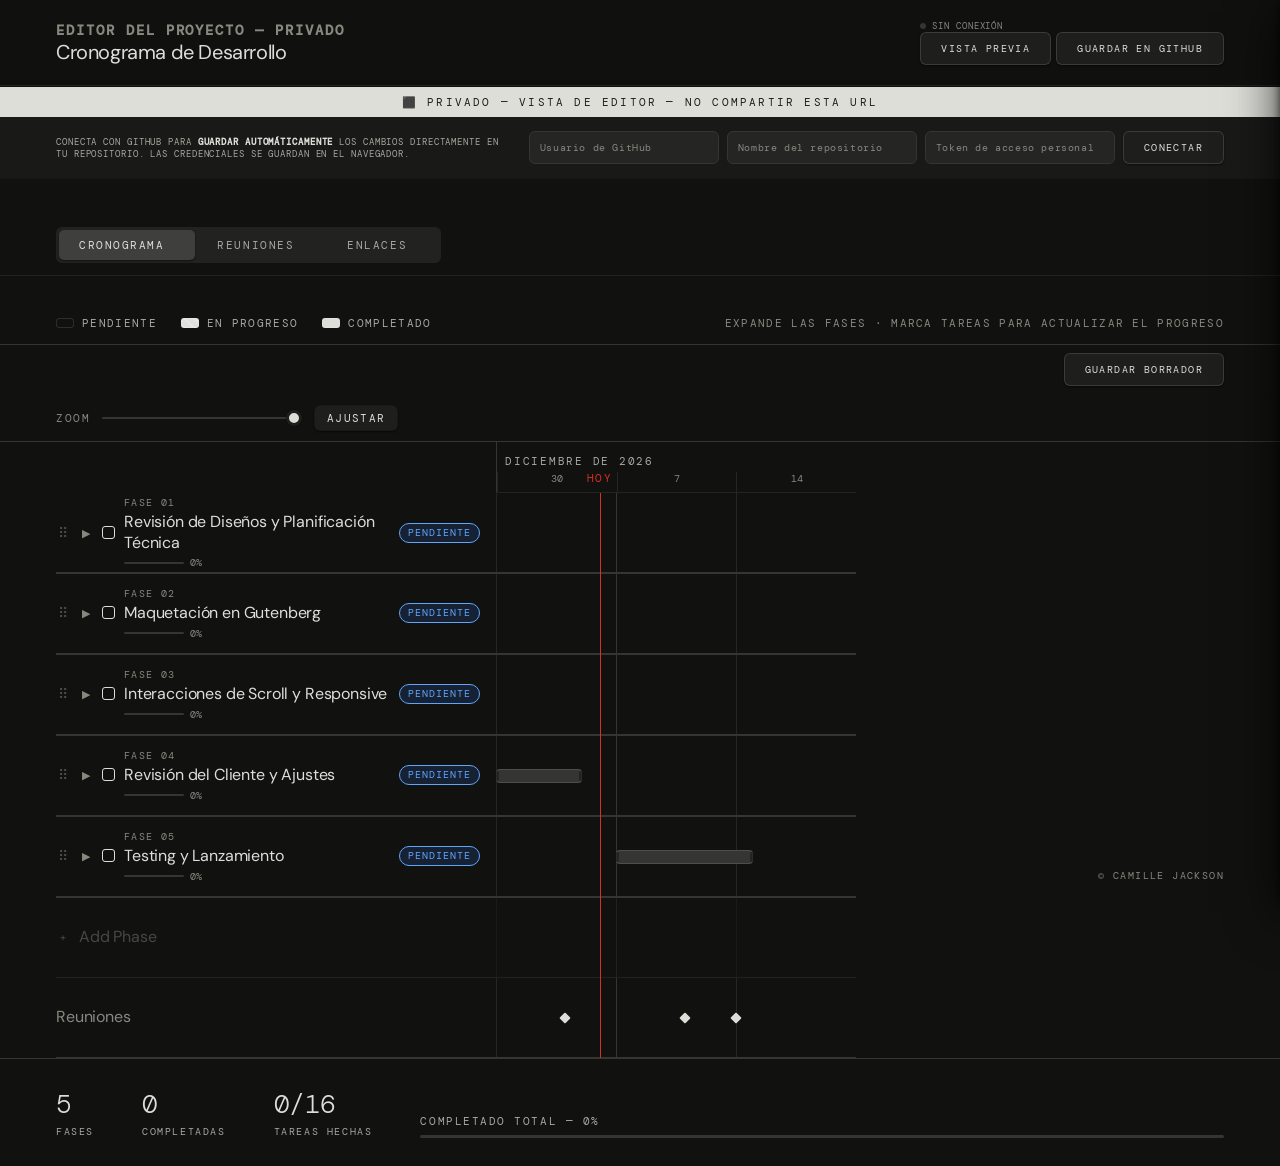
==== editor/index.html @ 283a4bbe "Planner inicial: cronograma del proyecto de scrollytelling Co-Authored-By: Claude Opus 5.5 <noreply@" ====
<!DOCTYPE html>
<html lang="es">
<head>
<meta charset="UTF-8">
<meta name="viewport" content="width=device-width, initial-scale=1.0">
<title>Planner — Scrollytelling · Editor</title>
<link href="https://fonts.googleapis.com/css2?family=DM+Mono:wght@300;400;500&family=DM+Sans:wght@300;400;500&display=swap" rel="stylesheet">
<link rel="icon" href="../assets/favicon.svg" type="image/svg+xml">
<link rel="stylesheet" href="../style.css">
<style>
/* ── SETUP BANNER ── */
.setup-banner {
  background: var(--gray-50); border-bottom: 1px solid rgba(0,0,0,.08);
  padding: 14px var(--pad); display: flex; align-items: center; gap: 16px; flex-wrap: wrap;
}
.setup-banner p {
  font-family: var(--font-mono); font-size: 9px; letter-spacing: .1em;
  text-transform: uppercase; color: var(--gray-600); flex: 1; min-width: 200px;
}
.setup-banner p strong { color: var(--black); }
.setup-fields { display: flex; gap: 8px; flex-wrap: wrap; }
.setup-input {
  font-family: var(--font-mono); font-size: 10px; letter-spacing: .06em;
  padding: 7px 10px; border: 1px solid var(--gray-200); background: var(--white);
  color: var(--black); width: 190px; outline: none;
  transition: border-color .15s, box-shadow .15s; border-radius: var(--r-sm);
}
.setup-input:focus { border-color: var(--black); box-shadow: 0 0 0 3px rgba(0,0,0,.06); }
.setup-input::placeholder { color: var(--gray-400); }

/* ── SAVE STATUS ── */
.save-status {
  font-family: var(--font-mono); font-size: 9px; letter-spacing: .1em;
  text-transform: uppercase; color: var(--gray-400); display: flex; align-items: center; gap: 6px;
}
.save-dot { width: 6px; height: 6px; border-radius: 50%; background: var(--gray-200); transition: background .3s; }
.save-dot.saving { background: #f59e0b; }
.save-dot.saved  { background: #16a34a; }
.save-dot.error  { background: var(--red); }
.draft-badge {
  font-family: var(--font-mono); font-size: 9px; letter-spacing: .1em;
  text-transform: uppercase; background: #f59e0b; color: #fff;
  padding: 3px 8px; border-radius: 4px; display: none;
}

/* ── EDITOR MEETINGS ── */
.editor-meetings { padding: 32px var(--pad) 64px; }
.em-header { display: flex; align-items: center; justify-content: space-between; gap: 10px; margin-bottom: 24px; }
.em-title  { font-size: 18px; font-weight: 300; letter-spacing: -.01em; }
.em-hint   { font-family: var(--font-mono); font-size: 9px; color: var(--gray-400); letter-spacing: .08em; margin-top: 4px; }
.em-del-btn {
  background: rgba(0,0,0,.04); border: none; cursor: pointer; font-size: 18px; border-radius: 50%;
  color: var(--gray-400); padding: 0; width: 28px; height: 28px;
  display: flex; align-items: center; justify-content: center;
  line-height: 1; transition: background .12s, color .12s; flex-shrink: 0;
}
.em-del-btn:hover { background: rgba(217,48,37,.1); color: #d93025; }

/* ── PHASE EDITOR DOCK ── */
.ed-dock-overlay {
  position: fixed; inset: 0; z-index: 400; pointer-events: none;
}
.ed-dock-overlay.open { pointer-events: all; }
.ed-dock {
  position: fixed; top: 0; right: 0; bottom: 0; width: 50%;
  background: rgba(252,252,250,.92);
  backdrop-filter: blur(28px) saturate(180%);
  -webkit-backdrop-filter: blur(28px) saturate(180%);
  border-left: 1px solid rgba(255,255,255,.6);
  box-shadow: var(--sh-lg);
  display: flex; flex-direction: column;
  transform: translateX(100%); transition: transform .3s cubic-bezier(.4,0,.2,1); z-index: 401;
}
.ed-dock-overlay.open .ed-dock { transform: translateX(0); }
.ed-dock-header {
  padding: 22px 52px 22px 28px; border-bottom: 1px solid rgba(0,0,0,.08);
  display: flex; justify-content: space-between; align-items: flex-start; gap: 10px; flex-shrink: 0;
}
#edDockClose { position: absolute; top: 16px; right: 16px; }
.ed-dock-num   { font-family: var(--font-mono); font-size: 9px; letter-spacing: .2em; text-transform: uppercase; color: var(--gray-400); margin-bottom: 6px; }
.ed-dock-title { font-size: 18px; font-weight: 300; letter-spacing: -.01em; }
.ed-dock-body  { flex: 1; overflow-y: auto; -webkit-overflow-scrolling: touch; padding: 24px 28px 48px; }
.ed-field { display: flex; flex-direction: column; gap: 6px; margin-bottom: 16px; }
.ed-dates-row  { display: flex; gap: 12px; margin-bottom: 16px; }
.ed-dates-row .ed-field { flex: 1; margin-bottom: 0; }
.ed-section-title {
  font-family: var(--font-mono); font-size: 9px; letter-spacing: .14em;
  text-transform: uppercase; color: var(--gray-400); padding: 20px 0 10px;
}
.ed-task-list { display: flex; flex-direction: column; }
.ed-task-group { border-bottom: 1px solid var(--gray-100); padding-bottom: 10px; margin-bottom: 2px; }
.ed-task-group:last-child { border-bottom: none; margin-bottom: 0; }
.ed-task-row  { display: flex; align-items: center; gap: 8px; padding: 8px 0 4px; }
.ed-task-desc { font-family: var(--font-mono); font-size: 11px; line-height: 1.5; min-height: 40px; resize: vertical; margin-left: 34px; width: calc(100% - 34px); }
.ed-task-status-btn {
  width: 20px; height: 20px; border-radius: 50%; flex-shrink: 0;
  border: 1.5px solid var(--gray-400); background: transparent;
  cursor: pointer; transition: all .15s; position: relative;
}
.ed-task-status-btn[data-status="in-progress"] { border-color: var(--black); background: linear-gradient(90deg, var(--black) 50%, transparent 50%); }
.ed-task-status-btn[data-status="done"]        { border-color: var(--black); background: var(--black); }
.ed-task-status-btn[data-status="done"]::after {
  content: ''; position: absolute; left: 4px; top: 1px; width: 5px; height: 9px;
  border: 1.5px solid var(--white); border-left: none; border-top: none; transform: rotate(45deg);
}
.ed-task-del {
  background: rgba(0,0,0,.04); border: none; cursor: pointer; font-size: 16px; border-radius: 50%;
  color: var(--gray-400); padding: 0; width: 26px; height: 26px;
  display: flex; align-items: center; justify-content: center;
  transition: background .12s, color .12s; flex-shrink: 0;
}
.ed-task-del:hover { background: rgba(217,48,37,.1); color: #d93025; }
@media (max-width:640px) {
  .ed-dock {
    width: 100%; border-left: none; border-top: 1px solid rgba(255,255,255,.5);
    top: auto; height: 92vh; transform: translateY(100%);
    border-radius: var(--r-lg) var(--r-lg) 0 0;
  }
  .ed-dock-overlay.open .ed-dock { transform: translateY(0); }
}

.em-list { display: flex; flex-direction: column; gap: 10px; }

.em-meeting {
  border: 1px solid var(--gray-200); background: var(--white);
  border-radius: var(--r-md); box-shadow: var(--sh-xs); overflow: hidden;
}
.em-meeting-header {
  display: grid; grid-template-columns: 1fr auto;
  padding: 16px 20px; cursor: pointer; align-items: center;
  transition: background .1s;
}
.em-meeting-header:hover { background: rgba(0,0,0,.025); }
.em-meeting-name  { font-size: 14px; font-weight: 400; }
.em-meeting-meta  { font-family: var(--font-mono); font-size: 9px; color: var(--gray-400); margin-top: 3px; }
.em-meeting-toggle { font-size: 9px; color: var(--gray-400); transition: transform .2s; }
.em-meeting.open .em-meeting-toggle { transform: rotate(180deg); }

.em-meeting-body { display: none; padding: 0 20px 20px; border-top: 1px solid var(--gray-100); }
.em-meeting.open .em-meeting-body { display: grid; grid-template-columns: 1fr 1fr; gap: 12px 20px; padding-top: 16px; }

.em-field { display: flex; flex-direction: column; gap: 6px; }
.em-field.full  { grid-column: 1 / -1; }
.em-label {
  font-family: var(--font-mono); font-size: 8px; letter-spacing: .14em;
  text-transform: uppercase; color: var(--gray-600);
}
.em-input, .em-textarea {
  font-family: var(--font-sans); font-size: 13px; padding: 8px 10px;
  border: 1px solid var(--gray-200); background: rgba(255,255,255,.7); color: var(--black);
  outline: none; transition: border-color .15s, box-shadow .15s; border-radius: var(--r-sm);
}
.em-input:focus, .em-textarea:focus { border-color: var(--black); box-shadow: 0 0 0 3px rgba(0,0,0,.06); }
.em-textarea { font-family: var(--font-mono); font-size: 11px; line-height: 1.5; min-height: 64px; resize: vertical; }
.em-dur { display: flex; align-items: center; gap: 8px; }
.em-dur .em-input { flex: 1; }
.em-dur span { font-family: var(--font-mono); font-size: 10px; color: var(--gray-600); }

/* ── ACTION REQUIRED FLAG ── */
.ed-task-flag { background: none; border: 1px solid var(--gray-200); border-radius: var(--r-sm); cursor: pointer; font-size: 12px; color: var(--gray-400); padding: 0; width: 26px; height: 26px; display: flex; align-items: center; justify-content: center; transition: all .12s; flex-shrink: 0; }
.ed-task-flag:hover { border-color: #f59e0b; color: #f59e0b; }
.ed-task-flag.active { border-color: #f59e0b; background: #fef3c7; color: #d97706; }

/* ── LINK STATUS (settings view) ── */
.link-status { display: inline-flex; align-items: center; gap: 5px; font-family: var(--font-mono); font-size: 8px; letter-spacing: .1em; text-transform: uppercase; color: var(--gray-400); }
.link-status-dot { width: 6px; height: 6px; border-radius: 50%; background: var(--gray-300); flex-shrink: 0; }
.link-status-dot.set { background: #16a34a; }
.links-section { padding: 32px var(--pad) 64px; max-width: 560px; }
.links-field { display: flex; flex-direction: column; gap: 8px; margin-bottom: 28px; }
.links-field-header { display: flex; flex-direction: row; align-items: flex-start; gap: 19px; width: 100%; flex-shrink: 0; margin-bottom: 0; }

/* ── MEETING CHIPS ── */
.ed-meeting-chip { display: flex; align-items: center; justify-content: space-between; gap: 8px; padding: 8px 10px; background: var(--gray-50); border: 1px solid var(--gray-200); border-radius: var(--r-sm); margin-bottom: 6px; }
.ed-meeting-chip-label { font-size: 12px; color: var(--gray-700); flex: 1; min-width: 0; }
.ed-meeting-chip-rm { background: none; border: none; cursor: pointer; font-size: 16px; color: var(--gray-400); padding: 0; width: 22px; height: 22px; display: flex; align-items: center; justify-content: center; border-radius: 50%; transition: background .12s, color .12s; flex-shrink: 0; }
.ed-meeting-chip-rm:hover { background: rgba(217,48,37,.1); color: #d93025; }

/* ── EDITOR ALWAYS DARK ────────────────────────────────────────────────────── */
:root {
  --black:    #deded9;
  --white:    #1e1e1c;
  --bg:       #111110;
  --gray-50:  #191918;
  --gray-100: #252523;
  --gray-200: #353533;
  --gray-300: #4c4c49;
  --gray-400: #88887f;
  --gray-600: #a8a8a0;
  --sh-xs: 0 1px 2px rgba(0,0,0,.5);
  --sh-sm: 0 1px 4px rgba(0,0,0,.6), 0 4px 16px rgba(0,0,0,.5);
  --sh-md: 0 4px 24px rgba(0,0,0,.7), 0 1px 4px rgba(0,0,0,.5);
  --sh-lg: 0 12px 48px rgba(0,0,0,.8), 0 2px 8px rgba(0,0,0,.6);
}
/* hardcoded rgba overrides */
header { background: rgba(17,17,16,.92) !important; border-bottom-color: rgba(255,255,255,.07) !important; }
div[style*="border-bottom:1px solid rgba(0,0,0,.08)"] { border-bottom-color: rgba(255,255,255,.07) !important; }
.view-tabs { background: rgba(255,255,255,.07) !important; }
.tab:hover  { background: rgba(255,255,255,.07) !important; color: var(--black) !important; }
.tab.active { background: rgba(255,255,255,.13) !important; }
.tab.client-tab, .tab.client-tab:hover { background: rgba(255,255,255,.05) !important; }
.btn { border-color: rgba(255,255,255,.13) !important; }
.em-input, .em-textarea, .setup-input, select.em-input, select.ed-status-tag {
  background: rgba(255,255,255,.05) !important;
  border-color: var(--gray-200) !important;
  color: var(--black) !important;
}
select.em-input option, select.ed-status-tag option { background: #1e1e1c; color: var(--black); }
.em-input:focus, .em-textarea:focus, .setup-input:focus { border-color: var(--gray-400) !important; }
.em-meeting { border-color: var(--gray-200) !important; }
.em-meeting-header:hover { background: rgba(255,255,255,.04) !important; }
.phase-row:hover, .phase-row.expanded { background: rgba(255,255,255,.03) !important; }
.subtask-drawer { background: rgba(255,255,255,.02) !important; }
.gantt-bar { border-color: rgba(255,255,255,.12) !important; }
.gantt-bar.todo { background: var(--gray-200) !important; }
.timeline-header { border-bottom-color: rgba(255,255,255,.08) !important; }
.ed-dock {
  background: rgba(20,20,18,.96) !important;
  border-left-color: rgba(255,255,255,.07) !important;
}
.ed-dock-header { border-bottom-color: rgba(255,255,255,.07) !important; }
.ed-task-group { border-bottom-color: var(--gray-100) !important; }
.legend { border-bottom-color: var(--gray-200) !important; }
.legend-swatch { border-color: rgba(255,255,255,.12) !important; }
.status-pill.todo        { color: #60a5fa; background: rgba(59,130,246,.15); }
.status-pill.in-progress { color: #4ade80; background: rgba(34,197,94,.15); }
.task-pill { background: var(--gray-100) !important; border-color: rgba(255,255,255,.08) !important; }
.task-pill.in-progress { background: rgba(234,179,8,.2) !important; color: #fbbf24 !important; border-color: rgba(234,179,8,.3) !important; }
.task-pill.in-review   { background: rgba(59,130,246,.18) !important; color: #93c5fd !important; border-color: rgba(59,130,246,.3) !important; }
.task-pill.approved    { background: rgba(34,197,94,.18) !important; color: #86efac !important; border-color: rgba(34,197,94,.3) !important; }
.save-status { color: var(--gray-400) !important; }
@media (max-width: 640px) {
  header { flex-direction: column; align-items: flex-start; gap: 10px; }
  .header-right { width: 100%; display: flex; gap: 8px; flex-wrap: wrap; align-items: center; }
}
</style>
</head>
<body>

<div class="private-bar">⬛ Privado — Vista de Editor — No Compartir Esta URL</div>

<header>
  <div class="header-left">
    <h1>Editor del Proyecto — Privado</h1>
    <h2>Cronograma de Desarrollo</h2>
  </div>
  <div class="header-right">
    <div class="save-status" id="saveStatus">
      <div class="save-dot" id="saveDot"></div>
      <span id="saveText">Sin conexión</span>
    </div>
    <span class="draft-badge" id="draftBadge">Borrador</span>
    <button class="btn" id="previewBtn" onclick="window.open('../index.html','_blank','noopener')" title="Abrir vista del cliente">Vista previa</button>
    <button class="btn" id="saveBtn">Guardar en GitHub</button>
  </div>
</header>

<!-- GitHub setup -->
<div class="setup-banner" id="setupBanner">
  <p>Conecta con GitHub para <strong>guardar automáticamente</strong> los cambios directamente en tu repositorio. Las credenciales se guardan en el navegador.</p>
  <div class="setup-fields">
    <input class="setup-input" id="ghUser"  placeholder="Usuario de GitHub" autocomplete="off" spellcheck="false">
    <input class="setup-input" id="ghRepo"  placeholder="Nombre del repositorio" autocomplete="off" spellcheck="false">
    <input class="setup-input" id="ghToken" placeholder="Token de acceso personal" type="password" autocomplete="off">
    <button class="btn" id="connectBtn">Conectar</button>
  </div>
</div>

<!-- TABS -->
<div style="padding:12px var(--pad);border-bottom:1px solid rgba(0,0,0,.08);background:var(--bg);margin-top:36px;">
  <div class="view-tabs" style="width:fit-content;">
    <button class="tab active" id="edTabGantt">Cronograma<span class="tab-draft-dot" id="tabDotGantt"></span></button>
    <button class="tab"        id="edTabMeetings">Reuniones<span class="tab-draft-dot" id="tabDotMeetings"></span></button>
    <button class="tab"        id="edTabLinks">Enlaces<span class="tab-draft-dot" id="tabDotLinks"></span></button>
  </div>
</div>

<div class="legend" id="edLegend">
  <div class="legend-item"><div class="legend-swatch"></div> Pendiente</div>
  <div class="legend-item"><div class="legend-swatch inprogress"></div> En progreso</div>
  <div class="legend-item"><div class="legend-swatch done"></div> Completado</div>
  <span class="legend-hint">Expande las fases · Marca tareas para actualizar el progreso</span>
</div>

<!-- gantt -->
<div id="edGanttView">
  <div id="edGanttToolbar" style="padding:8px var(--pad);border-bottom:1px solid rgba(0,0,0,.06);display:flex;justify-content:flex-end;align-items:center;gap:10px;">
    <button class="btn" id="ganttSaveDraftBtn">Guardar borrador</button>
  </div>
  <div class="gantt-outer"><div class="chart-wrap" id="chartWrap"></div></div>
  <div class="mobile-schedule" id="mobileSchedule"></div>
</div>

<!-- meetings editor -->
<div id="edMeetingsView" style="display:none">
  <div class="editor-meetings">
    <div class="em-header">
      <div>
        <div class="em-title">Reuniones</div>
        <div class="em-hint">Edita los detalles aquí · Guarda en GitHub para publicar los cambios</div>
      </div>
      <button class="btn" id="addMeetingBtn">+ Añadir reunión</button>
    </div>
    <div class="em-list" id="emList"></div>
  </div>
</div>

<!-- LINKS SETTINGS VIEW -->
<div id="edLinksView" style="display:none">
  <div class="links-section">
    <div style="font-size:18px;font-weight:300;letter-spacing:-.01em;margin-bottom:5px;">Enlaces del proyecto</div>
    <div style="font-family:var(--font-mono);font-size:9px;color:var(--gray-400);letter-spacing:.08em;margin-bottom:32px;">Se guardan en data.js al pulsar Guardar</div>

    <div class="links-field">
      <div class="links-field-header">
        <label class="em-label">PDF de Presupuesto</label>
        <span class="link-status"><span class="link-status-dot set" id="quotStatusDot"></span><span id="quotStatusText">Configurado</span></span>
      </div>
      <div style="display:flex;gap:8px;align-items:start;flex-direction:column;">
        <div style="display:flex;flex-direction:row;align-items:center;">
          <input id="quotUrlInput" class="em-input" type="url" placeholder="Pega la URL o sube el PDF →" style="flex:1 1 0%;opacity:0.45;" disabled="">
          <button class="ed-meeting-chip-rm" id="quotClearBtn" title="Eliminar" style="display:flex;">×</button>
        </div>
        <button class="btn" id="quotUploadBtn" style="flex-shrink:0;padding:8px 16px;">Reemplazar PDF</button>
        <input id="quotFileInput" type="file" accept=".pdf,application/pdf" style="display:none">
      </div>
    </div>

    <div class="links-field">
      <div class="links-field-header">
        <label class="em-label">Diseños (Figma)</label>
        <span class="link-status"><span class="link-status-dot" id="laboisStatusDot"></span><span id="laboisStatusText"></span></span>
      </div>
      <div style="display:flex;gap:8px;align-items:start;flex-direction:column;">
        <input id="laboisUrlInput" class="em-input" type="url" placeholder="https://… (enlace a los diseños del cliente)" style="width:100%">
      </div>
    </div>

    <div class="links-field">
      <div class="links-field-header">
        <label class="em-label">Ver prototipo</label>
        <span class="link-status"><span class="link-status-dot" id="protoStatusDot"></span><span id="protoStatusText"></span></span>
      </div>
      <input id="protoUrlInput" class="em-input" type="url" placeholder="https://…" style="width:100%">
    </div>
  </div>
</div>

<div class="summary" id="summary"></div>
<div class="tooltip" id="tooltip"></div>
<div class="toast"   id="toast"></div>
<div class="site-footer">© Camille Jackson</div>

<!-- PHASE EDITOR DOCK -->
<div class="ed-dock-overlay" id="edDockOverlay">
  <div class="ed-dock" id="edDock">
    <div class="ed-dock-header">
      <div>
        <div class="ed-dock-num"   id="edDockNum"></div>
        <div class="ed-dock-title" id="edDockTitle"></div>
      </div>
      <div style="display:flex;align-items:center;gap:6px;">
        <button class="btn" id="edDockSaveBtn" style="padding:6px 14px;font-size:11px;display:flex;align-items:center;gap:6px;">Guardar borrador<span class="tab-draft-dot" id="dockDraftDot"></span></button>
        <button class="ed-task-del" id="edDockDelPhase" title="Eliminar fase" style="width:30px;height:30px;"></button>
        <button class="dock-close" id="edDockClose">✕</button>
      </div>
    </div>
    <div class="ed-dock-body" id="edDockBody"></div>
  </div>
</div>

<script src="../data.js"></script>
<script src="../utils.js"></script>
<script>
  // ── STATE ──────────────────────────────────────────────────────────────────
  const phases   = PHASES.map(p=>({...p,tasks:p.tasks.map(t=>({...t})),expanded:false}));
  const meetings = MEETINGS.map(m=>({...m}));
  let editorQuotUrl   = typeof QUOTATION_URL!=='undefined' ? QUOTATION_URL  : '';
  let editorLaboisUrl = typeof MIRO_URL      !=='undefined' ? MIRO_URL       : '';
  let editorShareUrl  = typeof SHARE_URL     !=='undefined' ? SHARE_URL      : '';

  // ── RESTORE LOCAL DRAFT ──────────────────────────────────────────────────
  const DRAFT_KEY = 'pp_draft';
  let _draftRestored = false;
  (function(){
    try {
      const raw = localStorage.getItem(DRAFT_KEY);
      if (!raw) return;
      const snap = JSON.parse(raw);
      if (!snap || !snap.phases) return;
      phases.length = 0;
      snap.phases.forEach(p => phases.push(p));
      meetings.length = 0;
      (snap.meetings||[]).forEach(m => meetings.push(m));
      editorQuotUrl   = snap.quotUrl   !== undefined ? snap.quotUrl   : editorQuotUrl;
      editorLaboisUrl = snap.laboisUrl !== undefined ? snap.laboisUrl : editorLaboisUrl;
      editorShareUrl  = snap.shareUrl  !== undefined ? snap.shareUrl  : editorShareUrl;
      _draftRestored = true;
    } catch(e) {}
  })();

  const TRASH_SVG = '<svg width="13" height="13" viewBox="0 0 24 24" fill="none" stroke="currentColor" stroke-width="2" stroke-linecap="round" stroke-linejoin="round"><polyline points="3 6 5 6 21 6"/><path d="M19 6l-1 14H6L5 6"/><path d="M10 11v6"/><path d="M14 11v6"/><path d="M9 6V4h6v2"/></svg>';

  // ── PHASE EDITOR DOCK ──────────────────────────────────────────────────────
  function openPhaseEditor(phase, idx){
    document.getElementById('edDockNum').textContent   = 'Fase 0'+(idx+1);
    document.getElementById('edDockTitle').textContent = phase.name.replace(/^Fase \d+:\s*/i,'').replace(/^Phase \d+:\s*/i,'');
    const body = document.getElementById('edDockBody'); body.innerHTML = '';

    const delPhaseBtn = document.getElementById('edDockDelPhase');
    delPhaseBtn.innerHTML = TRASH_SVG;
    delPhaseBtn.onclick = () => {
      if (!confirm('¿Eliminar "'+phase.name+'"?')) return;
      phases.splice(idx, 1);
      document.getElementById('edDockOverlay').classList.remove('open');
      renderGantt();
    };

    function ef(label, el){
      const w=document.createElement('div'); w.className='ed-field';
      const l=document.createElement('label'); l.className='em-label'; l.textContent=label;
      w.appendChild(l); w.appendChild(el); body.appendChild(w);
    }

    // Nombre
    const nameInp=document.createElement('input'); nameInp.className='em-input'; nameInp.type='text';
    nameInp.value=phase.name.replace(/^Fase \d+:\s*/i,'').replace(/^Phase \d+:\s*/i,'');
    nameInp.addEventListener('input',()=>{
      phase.name='Fase '+(idx+1)+': '+nameInp.value;
      document.getElementById('edDockTitle').textContent=nameInp.value;
      buildGantt(phases,{editable:true,onPhaseClick:openPhaseEditor});
    });
    ef('Nombre de la fase', nameInp);

    // Descripción de fase
    const descInp=document.createElement('textarea'); descInp.className='em-textarea'; descInp.style.minHeight='64px';
    descInp.value=phase.description||'';
    descInp.placeholder='Descripción de la fase visible en el panel lateral…';
    descInp.addEventListener('input',()=>{ phase.description=descInp.value||undefined; });
    ef('Descripción de la fase', descInp);

    // Fechas
    const dateRow=document.createElement('div'); dateRow.className='ed-dates-row'; body.appendChild(dateRow);
    function dateField(label, key){
      const w=document.createElement('div'); w.className='ed-field'; w.style.flex='1';
      const l=document.createElement('label'); l.className='em-label'; l.textContent=label; w.appendChild(l);
      const inp=document.createElement('input'); inp.className='em-input'; inp.type='date'; inp.value=phase[key];
      inp.addEventListener('input',()=>{ phase[key]=inp.value; buildGantt(phases,{editable:true,onPhaseClick:openPhaseEditor}); });
      w.appendChild(inp); dateRow.appendChild(w);
    }
    dateField('Fecha de inicio','start');
    dateField('Fecha de fin','end');

    // Tareas
    const tasksLabel=document.createElement('div'); tasksLabel.className='ed-section-title'; tasksLabel.textContent='Tareas'; body.appendChild(tasksLabel);
    const taskListEl=document.createElement('div'); taskListEl.className='ed-task-list'; body.appendChild(taskListEl);

    const STATUS_OPTS=[
      {v:'todo',       l:'Pendiente'},
      {v:'in-progress',l:'En progreso'},
      {v:'in-review',  l:'En revisión'},
      {v:'approved',   l:'Aprobado'},
    ];

    function renderTaskList(){
      taskListEl.innerHTML='';
      phase.tasks.forEach((t,ti)=>{
        if(t.deliverable) return;
        const group=document.createElement('div'); group.className='ed-task-group';
        const row=document.createElement('div'); row.className='ed-task-row';
        const curStatus=t.status||(t.done?'approved':t.inProgress?'in-progress':'todo');
        const sel=document.createElement('select'); sel.className='ed-status-tag'; sel.dataset.status=curStatus;
        STATUS_OPTS.forEach(({v,l})=>{ const o=document.createElement('option'); o.value=v; o.textContent=l; if(v===curStatus)o.selected=true; sel.appendChild(o); });
        sel.addEventListener('change',()=>{ sel.dataset.status=sel.value; t.status=sel.value; t.done=sel.value==='approved'; t.inProgress=sel.value==='in-progress'; buildGantt(phases,{editable:true,onPhaseClick:openPhaseEditor,onAddPhase:addPhase}); renderSummary(phases); });
        const ni=document.createElement('input'); ni.className='em-input'; ni.type='text'; ni.value=t.name; ni.style.flex='1';
        ni.addEventListener('input',()=>{ t.name=ni.value; });
        const flagBtn=document.createElement('button'); flagBtn.className='ed-task-flag'+(t.clientInput?' active':''); flagBtn.title='Requiere acción del cliente'; flagBtn.textContent='⚑';
        flagBtn.addEventListener('click',()=>{ t.clientInput=!t.clientInput; flagBtn.classList.toggle('active',!!t.clientInput); });
        const db=document.createElement('button'); db.className='ed-task-del'; db.innerHTML=TRASH_SVG;
        db.addEventListener('click',()=>{ phase.tasks.splice(ti,1); buildGantt(phases,{editable:true,onPhaseClick:openPhaseEditor,onAddPhase:addPhase}); renderSummary(phases); renderTaskList(); });
        row.appendChild(ni); row.appendChild(sel); row.appendChild(flagBtn); row.appendChild(db);
        group.appendChild(row);
        const ta=document.createElement('textarea'); ta.className='em-textarea ed-task-desc';
        ta.placeholder='Añade una descripción o nota para el cliente…';
        ta.value=t.description||'';
        ta.addEventListener('input',()=>{ t.description=ta.value||undefined; });
        group.appendChild(ta);
        taskListEl.appendChild(group);
      });
      const addRow=document.createElement('div'); addRow.style.paddingTop='14px';
      const addBtn=document.createElement('button'); addBtn.className='btn'; addBtn.textContent='+ Añadir tarea'; addBtn.style.width='100%';
      addBtn.addEventListener('click',()=>{ phase.tasks.push({id:'t'+Date.now(),name:'Nueva tarea',done:false,inProgress:false}); buildGantt(phases,{editable:true,onPhaseClick:openPhaseEditor}); renderSummary(phases); renderTaskList(); });
      addRow.appendChild(addBtn); taskListEl.appendChild(addRow);
    }
    renderTaskList();

    // ── ENTREGABLES ──────────────────────────────────────────────────────────
    const delivSecTitle=document.createElement('div'); delivSecTitle.className='ed-section-title'; delivSecTitle.textContent='Entregables'; body.appendChild(delivSecTitle);
    const delivListEl=document.createElement('div'); delivListEl.className='ed-task-list'; body.appendChild(delivListEl);

    async function uploadDeliverablePdf(d, onSuccess){
      if(!isConnected()){showToast('Conecta con GitHub primero');return;}
      const fileInp=document.createElement('input'); fileInp.type='file'; fileInp.accept='.pdf,application/pdf';
      fileInp.addEventListener('change',async(e)=>{
        const file=e.target.files[0]; if(!file) return;
        setSaveState('saving','Subiendo PDF…');
        try{
          const buf=await file.arrayBuffer();
          let bin=''; const bytes=new Uint8Array(buf); for(let i=0;i<bytes.length;i++) bin+=String.fromCharCode(bytes[i]);
          const b64=btoa(bin);
          const safeName='deliverable-'+d.id+'.pdf';
          const apiUrl=`https://api.github.com/repos/${ghUser}/${ghRepo}/contents/${safeName}`;
          const hdrs={'Authorization':'token '+ghToken,'Content-Type':'application/json','Accept':'application/vnd.github.v3+json'};
          let sha=''; const getRes=await fetch(apiUrl,{headers:hdrs}); if(getRes.ok){const dd=await getRes.json();sha=dd.sha;}
          const body={message:'Subir entregable: '+safeName,content:b64}; if(sha)body.sha=sha;
          const putRes=await fetch(apiUrl,{method:'PUT',headers:hdrs,body:JSON.stringify(body)});
          if(!putRes.ok){const err=await putRes.json();throw new Error(err.message||putRes.status);}
          const isUserSite=ghRepo===ghUser+'.github.io';
          d.deliverableUrl=isUserSite?`https://${ghUser}.github.io/${safeName}`:`https://${ghUser}.github.io/${ghRepo}/${safeName}`;
          onSuccess();
          await saveToGitHub();
          showToast('PDF subido y guardado');
        }catch(err){setSaveState('error','Error al subir');showToast('Error: '+err.message);console.error(err);}
        e.target.value='';
      });
      fileInp.click();
    }

    function renderDeliverableList(){
      delivListEl.innerHTML='';
      phase.tasks.forEach((d,di)=>{
        if(!d.deliverable) return;
        const group=document.createElement('div'); group.className='ed-task-group ed-deliverable-group';
        const isPdf=!d.deliverableType||d.deliverableType==='pdf';
        const hasFile=isPdf&&!!d.deliverableUrl;
        const row=document.createElement('div'); row.className='ed-task-row';
        const ni=document.createElement('input'); ni.className='em-input'; ni.type='text'; ni.value=d.name.replace(/^Deliverable:\s*/i,''); ni.style.flex='1';
        ni.addEventListener('input',()=>{ d.name=ni.value; });
        const typeSel=document.createElement('select'); typeSel.className='ed-status-tag'; typeSel.style.width='70px';
        [{v:'pdf',l:'PDF'},{v:'link',l:'Enlace'}].forEach(({v,l})=>{ const o=document.createElement('option'); o.value=v; o.textContent=l; if((d.deliverableType||'pdf')===v)o.selected=true; typeSel.appendChild(o); });
        typeSel.addEventListener('change',()=>{ d.deliverableType=typeSel.value; renderDeliverableList(); });
        const db=document.createElement('button'); db.className='ed-task-del'; db.innerHTML=TRASH_SVG;
        db.addEventListener('click',()=>{ phase.tasks.splice(di,1); renderDeliverableList(); });
        row.appendChild(ni); row.appendChild(typeSel); row.appendChild(db);
        const dateRow=document.createElement('div'); dateRow.className='ed-field'; dateRow.style.cssText='flex-direction:row;align-items:center;gap:10px;margin:6px 0 0;';
        const dateLbl=document.createElement('label'); dateLbl.className='em-label'; dateLbl.textContent='Fecha de entrega'; dateLbl.style.flexShrink='0';
        const dateInp=document.createElement('input'); dateInp.className='em-input'; dateInp.type='date'; dateInp.style.flex='1';
        if(d.dueDate && /^\d{4}-\d{2}-\d{2}$/.test(d.dueDate)) dateInp.value=d.dueDate;
        if(hasFile){ dateInp.disabled=true; dateInp.style.opacity='0.45'; }
        dateInp.addEventListener('input',()=>{ d.dueDate=dateInp.value||undefined; });
        dateRow.appendChild(dateLbl); dateRow.appendChild(dateInp);
        const mediaWrap=document.createElement('div'); mediaWrap.className='ed-deliverable-upload';
        if(isPdf){
          const inner=document.createElement('div'); inner.style.cssText='display:flex;gap:8px;align-items:center;flex-wrap:wrap;margin-top:6px;';
          const urlInp=document.createElement('input'); urlInp.className='em-input'; urlInp.type='url'; urlInp.style.cssText='flex:1;font-size:11px;'+(d.deliverableUrl?'opacity:0.45;':''); urlInp.disabled=!!d.deliverableUrl; urlInp.placeholder='Sin PDF cargado aún'; urlInp.value=d.deliverableUrl||'';
          const clrBtn=document.createElement('button'); clrBtn.className='ed-meeting-chip-rm'; clrBtn.textContent='×'; clrBtn.title='Eliminar'; clrBtn.style.display=d.deliverableUrl?'flex':'none';
          clrBtn.addEventListener('click',()=>{ d.deliverableUrl=undefined; renderDeliverableList(); saveToGitHub(); });
          inner.appendChild(urlInp); inner.appendChild(clrBtn);
          if(d.deliverableUrl){ const viewBtn=document.createElement('a'); viewBtn.className='btn'; viewBtn.href=d.deliverableUrl; viewBtn.target='_blank'; viewBtn.rel='noopener'; viewBtn.textContent='Ver'; viewBtn.style.cssText='padding:6px 12px;font-size:10px;'; inner.appendChild(viewBtn); }
          const upBtn=document.createElement('button'); upBtn.className='btn'; upBtn.style.cssText='padding:6px 12px;font-size:10px;'; upBtn.textContent=d.deliverableUrl?'Reemplazar PDF':'Subir PDF';
          upBtn.addEventListener('click',()=>uploadDeliverablePdf(d,renderDeliverableList));
          inner.appendChild(upBtn); mediaWrap.appendChild(inner);
        } else {
          const urlInp=document.createElement('input'); urlInp.className='em-input'; urlInp.type='url'; urlInp.placeholder='https://…'; urlInp.value=d.deliverableUrl||''; urlInp.style.cssText='width:100%;margin-top:6px;';
          urlInp.addEventListener('input',()=>{ d.deliverableUrl=urlInp.value.trim()||undefined; });
          mediaWrap.appendChild(urlInp);
        }
        const descTa=document.createElement('textarea'); descTa.className='em-textarea ed-task-desc';
        descTa.placeholder='Descripción o nota para el cliente…';
        descTa.value=d.description||'';
        descTa.addEventListener('input',()=>{ d.description=descTa.value||undefined; });
        if(hasFile){
          group.style.cssText='display:flex;gap:16px;align-items:flex-start;';
          const leftCol=document.createElement('div'); leftCol.style.cssText='flex:1;min-width:0;';
          leftCol.appendChild(row); leftCol.appendChild(dateRow); leftCol.appendChild(descTa); leftCol.appendChild(mediaWrap);
          const rightCol=document.createElement('div'); rightCol.style.cssText='flex-shrink:0;width:155px;';
          const iframe=document.createElement('iframe'); iframe.src=d.deliverableUrl;
          iframe.style.cssText='width:100%;height:90px;border:1px solid var(--gray-200);border-radius:var(--r-sm);background:#fff;display:block;pointer-events:none;overflow:hidden;';
          iframe.title='Vista previa PDF';
          rightCol.appendChild(iframe);
          group.appendChild(leftCol); group.appendChild(rightCol);
        } else {
          group.appendChild(row); group.appendChild(dateRow); group.appendChild(descTa); group.appendChild(mediaWrap);
        }
        delivListEl.appendChild(group);
      });
      const addRow=document.createElement('div'); addRow.style.paddingTop='10px';
      const addBtn=document.createElement('button'); addBtn.className='btn'; addBtn.textContent='+ Añadir entregable'; addBtn.style.width='100%';
      addBtn.addEventListener('click',()=>{ phase.tasks.push({id:'d'+Date.now(),name:'Nuevo entregable',done:false,deliverable:true,deliverableType:'pdf'}); renderDeliverableList(); });
      addRow.appendChild(addBtn); delivListEl.appendChild(addRow);
    }
    renderDeliverableList();

    // Reuniones vinculadas
    if(!phase.meetingIds){ phase.meetingIds=phase.meetingId?[phase.meetingId]:[]; delete phase.meetingId; }
    const meetSecTitle=document.createElement('div'); meetSecTitle.className='ed-section-title'; meetSecTitle.textContent='Reuniones vinculadas'; body.appendChild(meetSecTitle);
    const meetLinksEl=document.createElement('div'); body.appendChild(meetLinksEl);
    function renderMeetingLinks(){
      meetLinksEl.innerHTML='';
      phase.meetingIds.forEach(mid=>{
        const m=meetings.find(x=>x.id===mid); if(!m) return;
        const chip=document.createElement('div'); chip.className='ed-meeting-chip';
        const lbl=document.createElement('span'); lbl.className='ed-meeting-chip-label'; lbl.textContent=m.title+' — '+m.date;
        const rmBtn=document.createElement('button'); rmBtn.className='ed-meeting-chip-rm'; rmBtn.textContent='×';
        rmBtn.addEventListener('click',()=>{ phase.meetingIds=phase.meetingIds.filter(id=>id!==mid); renderMeetingLinks(); });
        chip.appendChild(lbl); chip.appendChild(rmBtn); meetLinksEl.appendChild(chip);
      });
      const unlinked=meetings.filter(m=>!phase.meetingIds.includes(m.id));
      if(unlinked.length){
        const addRow=document.createElement('div'); addRow.style.marginTop='6px';
        const addSel=document.createElement('select'); addSel.className='em-input'; addSel.style.width='100%';
        const noneOpt=document.createElement('option'); noneOpt.value=''; noneOpt.textContent='+ Añadir reunión…'; addSel.appendChild(noneOpt);
        unlinked.forEach(m=>{ const opt=document.createElement('option'); opt.value=m.id; opt.textContent=m.title+' — '+m.date; addSel.appendChild(opt); });
        addSel.addEventListener('change',()=>{ if(addSel.value){ phase.meetingIds.push(addSel.value); renderMeetingLinks(); } });
        addRow.appendChild(addSel); meetLinksEl.appendChild(addRow);
      }
    }
    renderMeetingLinks();

    document.getElementById('edDockOverlay').classList.add('open');
  }

  // ── RENDER GANTT ───────────────────────────────────────────────────────────
  let ganttBuilt = false;
  function renderGantt(){
    if (!ganttBuilt) { autoFitWeekWidth(); ganttBuilt = true; }
    buildZoomBar(phases, true, openPhaseEditor, addPhase);
    buildGantt(phases,{editable:true,onPhaseClick:openPhaseEditor,onAddPhase:addPhase,onReorder:()=>renderSummary(phases),hasDraft:_hasDraft});
    buildMobileSchedule(phases, openPhaseEditor);
    renderSummary(phases);
  }

  // ── RENDER MEETINGS EDITOR ─────────────────────────────────────────────────
  function renderMeetingsEditor(){
    const list=document.getElementById('emList'); list.innerHTML='';
    meetings.forEach((m,idx)=>{
      const card=document.createElement('div'); card.className='em-meeting'; card.dataset.id=m.id;

      const hdr=document.createElement('div'); hdr.className='em-meeting-header';
      const info=document.createElement('div');
      const nameEl=document.createElement('div'); nameEl.className='em-meeting-name'; nameEl.textContent=m.title; info.appendChild(nameEl);
      const metaEl=document.createElement('div'); metaEl.className='em-meeting-meta'; metaEl.textContent=m.date+' · '+m.time+' · '+m.duration+' min'; info.appendChild(metaEl);
      const right=document.createElement('div'); right.style.cssText='display:flex;align-items:center;gap:4px;';
      const tog=document.createElement('div'); tog.className='em-meeting-toggle'; tog.textContent='▼';
      const del=document.createElement('button'); del.className='em-del-btn'; del.innerHTML=TRASH_SVG; del.title='Eliminar reunión';
      del.addEventListener('click',e=>{ e.stopPropagation(); if(!confirm('¿Eliminar "'+m.title+'"?')) return; meetings.splice(idx,1); renderMeetingsEditor(); });
      right.appendChild(tog); right.appendChild(del);
      hdr.appendChild(info); hdr.appendChild(right);
      hdr.addEventListener('click',()=>{ card.classList.toggle('open'); });
      card.appendChild(hdr);

      const body=document.createElement('div'); body.className='em-meeting-body';

      function field(label, inputEl, full){
        const wrap=document.createElement('div'); wrap.className='em-field'+(full?' full':'');
        const lbl=document.createElement('label'); lbl.className='em-label'; lbl.textContent=label;
        wrap.appendChild(lbl); wrap.appendChild(inputEl); return wrap;
      }
      function inp(type,val,key){
        const el=document.createElement('input'); el.className='em-input'; el.type=type; el.value=val;
        el.addEventListener('input',()=>{ meetings[idx][key]=el.value; refreshMeetingMeta(card,meetings[idx]); });
        return el;
      }
      function txta(val,key){
        const el=document.createElement('textarea'); el.className='em-textarea'; el.value=val;
        el.addEventListener('input',()=>{ meetings[idx][key]=el.value; });
        return el;
      }

      const durWrap=document.createElement('div'); durWrap.className='em-dur';
      const durInp=document.createElement('input'); durInp.className='em-input'; durInp.type='number'; durInp.value=m.duration; durInp.min=5; durInp.step=5;
      durInp.addEventListener('input',()=>{ meetings[idx].duration=parseInt(durInp.value)||30; refreshMeetingMeta(card,meetings[idx]); });
      const durLbl=document.createElement('span'); durLbl.textContent='minutos';
      durWrap.appendChild(durInp); durWrap.appendChild(durLbl);

      body.appendChild(field('Título',           inp('text',m.title,'title'),   true));
      body.appendChild(field('Fecha',            inp('date',m.date,'date')));
      body.appendChild(field('Hora (24h)',        inp('time',m.time,'time')));
      const durField=document.createElement('div'); durField.className='em-field';
      const durLabel=document.createElement('label'); durLabel.className='em-label'; durLabel.textContent='Duración';
      durField.appendChild(durLabel); durField.appendChild(durWrap); body.appendChild(durField);
      body.appendChild(field('Enlace Meet',      inp('url',m.meetLink,'meetLink'), true));
      body.appendChild(field('Descripción',      txta(m.description,'description'), true));

      card.appendChild(body);
      list.appendChild(card);
    });
  }

  function refreshMeetingMeta(card,m){
    const meta=card.querySelector('.em-meeting-meta');
    if(meta) meta.textContent=m.date+' · '+m.time+' · '+m.duration+' min';
  }

  // ── GITHUB CREDENTIALS ────────────────────────────────────────────────────
  let ghUser=localStorage.getItem('gh_user')||'';
  let ghRepo=localStorage.getItem('gh_repo')||'';
  let ghToken=localStorage.getItem('gh_token')||'';
  let cachedSha='';

  function isConnected(){ return !!(ghUser&&ghRepo&&ghToken); }
  async function prefetchSha(){
    if(!isConnected()||cachedSha) return;
    try{
      const r=await fetch(`https://api.github.com/repos/${ghUser}/${ghRepo}/contents/data.js`,{headers:{'Authorization':'token '+ghToken,'Accept':'application/vnd.github.v3+json'}});
      if(r.ok){ const d=await r.json(); cachedSha=d.sha; }
    }catch(_){}
  }
  function applyConnectionUI(){
    const banner=document.getElementById('setupBanner');
    const dot=document.getElementById('saveDot');
    const text=document.getElementById('saveText');
    if(isConnected()){
      banner.style.display='none';
      dot.className='save-dot saved'; text.textContent=ghUser+'/'+ghRepo;
      prefetchSha();
    } else {
      banner.style.display='flex'; dot.className='save-dot'; text.textContent='Sin conexión';
      document.getElementById('ghUser').value=ghUser;
      document.getElementById('ghRepo').value=ghRepo;
      document.getElementById('ghToken').value=ghToken;
    }
  }
  document.getElementById('connectBtn').addEventListener('click',()=>{
    const u=document.getElementById('ghUser').value.trim();
    const r=document.getElementById('ghRepo').value.trim();
    const t=document.getElementById('ghToken').value.trim();
    if(!u||!r||!t){showToast('Rellena los tres campos');return;}
    ghUser=u;ghRepo=r;ghToken=t;
    localStorage.setItem('gh_user',ghUser);
    localStorage.setItem('gh_repo',ghRepo);
    localStorage.setItem('gh_token',ghToken);
    cachedSha='';
    applyConnectionUI(); showToast('Conectado a '+ghUser+'/'+ghRepo);
  });

  // ── SAVE TO GITHUB ─────────────────────────────────────────────────────────
  async function saveToGitHub(){
    setSaveState('saving','Guardando…');

    const phaseSnap=phases.map(p=>({id:p.id,name:p.name,start:p.start,end:p.end,...(p.description?{description:p.description}:{}),...(p.meetingIds&&p.meetingIds.length?{meetingIds:p.meetingIds}:{}),tasks:p.tasks.map(t=>({id:t.id,name:t.name,done:!!t.done,status:t.status||(t.done?'approved':t.inProgress?'in-progress':'todo'),...(t.dueDate?{dueDate:t.dueDate}:{}),...(t.deliverable?{deliverable:true}:{}),...(t.deliverableType?{deliverableType:t.deliverableType}:{}),...(t.deliverableUrl?{deliverableUrl:t.deliverableUrl}:{}),...(t.description?{description:t.description}:{}),...(t.clientInput?{clientInput:true}:{})}))}));
    const meetSnap=meetings.map(m=>({id:m.id,title:m.title,date:m.date,time:m.time,duration:m.duration,description:m.description,meetLink:m.meetLink}));
    const clientName=typeof CLIENT_NAME!=='undefined'?CLIENT_NAME:'';
    const today=new Date(); const lastUpdated=today.getFullYear()+'-'+String(today.getMonth()+1).padStart(2,'0')+'-'+String(today.getDate()).padStart(2,'0');
    const launchDate=phases.length?phases[phases.length-1].end:(typeof LAUNCH_DATE!=='undefined'?LAUNCH_DATE:'');
    const email=typeof YOUR_EMAIL!=='undefined'?YOUR_EMAIL:'you@example.com';
    const quotUrl=editorQuotUrl;
    const laboisUrl=editorLaboisUrl;
    const shareUrl=editorShareUrl;

    const newContent=`// ── PROJECT DATA (auto-saved) ──────────────────────────────────────────────
const CLIENT_NAME   = ${JSON.stringify(clientName)};
const LAST_UPDATED  = ${JSON.stringify(lastUpdated)};
const LAUNCH_DATE   = ${JSON.stringify(launchDate)};
const PHASES = ${JSON.stringify(phaseSnap,null,2)};

const YOUR_EMAIL    = ${JSON.stringify(email)};

// ── CLIENT QUICK-LINKS ────────────────────────────────────────────────────────
const QUOTATION_URL = ${JSON.stringify(quotUrl)};
const MIRO_URL      = ${JSON.stringify(laboisUrl)};
const SHARE_URL     = ${JSON.stringify(shareUrl)};

const MEETINGS = ${JSON.stringify(meetSnap,null,2)};
`;

    if(!isConnected()){
      document.getElementById('setupBanner').style.display='flex';
      setSaveState('','Sin conexión');
      showToast('Conecta con GitHub primero'); return;
    }

    const apiBase=`https://api.github.com/repos/${ghUser}/${ghRepo}/contents/data.js`;
    const headers={'Authorization':'token '+ghToken,'Content-Type':'application/json','Accept':'application/vnd.github.v3+json'};

    try {
      let sha=cachedSha;
      if(!sha){
        const getRes=await fetch(apiBase,{headers});
        if(getRes.status===401){setSaveState('error','Token incorrecto');showToast('Token de GitHub rechazado');return;}
        if(getRes.status===404){setSaveState('error','Archivo no encontrado');showToast('No se encontró data.js en '+ghUser+'/'+ghRepo);return;}
        sha=(await getRes.json()).sha;
      }
      const putRes=await fetch(apiBase,{method:'PUT',headers,body:JSON.stringify({message:'Actualizar progreso del proyecto',content:btoa(unescape(encodeURIComponent(newContent))),sha})});
      if(putRes.status===409){ cachedSha=''; setSaveState('error','Conflicto — reintenta'); showToast('Conflicto, vuelve a guardar'); return; }
      if(!putRes.ok){const e=await putRes.json();throw new Error(e.message||putRes.status);}
      const putData=await putRes.json();
      cachedSha=putData.content.sha;
      setSaveState('saved','Guardado · '+new Date().toLocaleTimeString('es-ES',{hour:'2-digit',minute:'2-digit'}));
      clearDraft();
      showToast('Guardado — la página del cliente se actualiza en ~30s');
    } catch(err){
      setSaveState('error','Error al guardar');
      showToast('Error: '+err.message); console.error(err);
    }
  }

  function setSaveState(state,text){
    document.getElementById('saveDot').className='save-dot '+state;
    document.getElementById('saveText').textContent=text;
  }

  // ── LOCAL DRAFT SAVE ──────────────────────────────────────────────────────
  let _hasDraft = false;
  function showDraftBadge(show){
    _hasDraft = show;
    document.getElementById('draftBadge').style.display = show ? '' : 'none';
    ['tabDotGantt','tabDotMeetings','tabDotLinks','dockDraftDot'].forEach(id=>{
      const el=document.getElementById(id); if(el) el.classList.toggle('visible',show);
    });
  }
  function saveDraft(){
    try {
      const snap = {
        phases:    phases.map(p=>({...p, tasks:p.tasks.map(t=>({...t}))})),
        meetings:  meetings.map(m=>({...m})),
        quotUrl:   editorQuotUrl,
        laboisUrl: editorLaboisUrl,
        shareUrl:  editorShareUrl,
        ts: Date.now()
      };
      localStorage.setItem(DRAFT_KEY, JSON.stringify(snap));
      showDraftBadge(true);
      showToast('Borrador guardado en el navegador');
    } catch(e) {
      showToast('No se pudo guardar el borrador');
    }
  }
  function clearDraft(){
    localStorage.removeItem(DRAFT_KEY);
    showDraftBadge(false);
  }

  document.getElementById('saveBtn').addEventListener('click',saveToGitHub);
  document.getElementById('ganttSaveDraftBtn').addEventListener('click',saveDraft);

  // ── EDITOR TABS ────────────────────────────────────────────────────────────
  document.getElementById('edTabGantt').addEventListener('click',()=>{
    document.getElementById('edGanttView').style.display='block';
    document.getElementById('edMeetingsView').style.display='none';
    document.getElementById('edLinksView').style.display='none';
    document.getElementById('edLegend').style.display='flex';
    document.getElementById('summary').style.display='';
    ['edTabMeetings','edTabLinks'].forEach(id=>document.getElementById(id).classList.remove('active'));
    document.getElementById('edTabGantt').classList.add('active');
    renderGantt();
  });
  document.getElementById('edTabMeetings').addEventListener('click',()=>{
    document.getElementById('edGanttView').style.display='none';
    document.getElementById('edMeetingsView').style.display='block';
    document.getElementById('edLinksView').style.display='none';
    document.getElementById('edLegend').style.display='none';
    document.getElementById('summary').style.display='none';
    ['edTabGantt','edTabLinks'].forEach(id=>document.getElementById(id).classList.remove('active'));
    document.getElementById('edTabMeetings').classList.add('active');
    renderMeetingsEditor();
  });

  // ── ADD PHASE ──────────────────────────────────────────────────────────────
  function addPhase(){
    const n = phases.length + 1;
    const fmt = d => d.getFullYear()+'-'+String(d.getMonth()+1).padStart(2,'0')+'-'+String(d.getDate()).padStart(2,'0');
    const lastPhase = phases[phases.length - 1];
    const startBase = lastPhase ? new Date(lastPhase.end) : new Date();
    startBase.setDate(startBase.getDate() + 1);
    const endBase = new Date(startBase); endBase.setDate(endBase.getDate() + 13);
    const newPhase = {
      id: n, name: 'Fase '+n+': Nueva fase',
      start: fmt(startBase), end: fmt(endBase),
      tasks: [], expanded: false,
    };
    phases.push(newPhase);
    renderGantt();
    openPhaseEditor(phases[phases.length-1], phases.length-1);
  }

  // ── ADD MEETING ────────────────────────────────────────────────────────────
  function addMeeting(){
    const today=new Date();
    const pad=n=>String(n).padStart(2,'0');
    const dateStr=today.getFullYear()+'-'+pad(today.getMonth()+1)+'-'+pad(today.getDate());
    meetings.push({ id:'m'+Date.now(), title:'Nueva reunión', date:dateStr, time:'10:00', duration:60, description:'', meetLink:'' });
    renderMeetingsEditor();
    const cards=document.querySelectorAll('.em-meeting');
    const last=cards[cards.length-1];
    if(last){ last.classList.add('open'); last.scrollIntoView({behavior:'smooth',block:'nearest'}); }
  }
  document.getElementById('addMeetingBtn').addEventListener('click', addMeeting);

  // ── LINKS SETTINGS ─────────────────────────────────────────────────────────
  function setLinkStatus(dotId, textId, val){
    document.getElementById(dotId).className='link-status-dot'+(val?' set':'');
    document.getElementById(textId).textContent=val?'Configurado':'';
  }
  const quotInp    = document.getElementById('quotUrlInput');
  const laboisInp  = document.getElementById('laboisUrlInput');
  const protoInp   = document.getElementById('protoUrlInput');
  const quotUploadBtn = document.getElementById('quotUploadBtn');
  const quotClearBtn  = document.getElementById('quotClearBtn');

  function updateQuotBtn(){
    const has=!!editorQuotUrl;
    quotUploadBtn.textContent=has?'Reemplazar PDF':'Subir PDF';
    quotInp.disabled=has;
    quotInp.style.opacity=has?'0.45':'1';
    quotClearBtn.style.display=has?'flex':'none';
  }
  quotInp.value=editorQuotUrl;       setLinkStatus('quotStatusDot','quotStatusText',editorQuotUrl);     updateQuotBtn();
  laboisInp.value=editorLaboisUrl;   setLinkStatus('laboisStatusDot','laboisStatusText',editorLaboisUrl);
  protoInp.value=editorShareUrl;     setLinkStatus('protoStatusDot','protoStatusText',editorShareUrl);

  quotClearBtn.addEventListener('click',()=>{ editorQuotUrl=''; quotInp.value=''; setLinkStatus('quotStatusDot','quotStatusText',''); updateQuotBtn(); saveToGitHub(); });
  quotInp.addEventListener('input',()=>{ editorQuotUrl=quotInp.value.trim(); setLinkStatus('quotStatusDot','quotStatusText',editorQuotUrl); updateQuotBtn(); });
  laboisInp.addEventListener('input',()=>{ editorLaboisUrl=laboisInp.value.trim(); setLinkStatus('laboisStatusDot','laboisStatusText',editorLaboisUrl); });
  protoInp.addEventListener('input',()=>{ editorShareUrl=protoInp.value.trim(); setLinkStatus('protoStatusDot','protoStatusText',editorShareUrl); });

  // PDF upload to GitHub
  quotUploadBtn.addEventListener('click',()=>document.getElementById('quotFileInput').click());
  document.getElementById('quotFileInput').addEventListener('change',async(e)=>{
    const file=e.target.files[0]; if(!file) return;
    if(!isConnected()){showToast('Conecta con GitHub primero');return;}
    setSaveState('saving','Subiendo PDF…');
    try{
      const buf=await file.arrayBuffer();
      let bin=''; const bytes=new Uint8Array(buf); for(let i=0;i<bytes.length;i++) bin+=String.fromCharCode(bytes[i]);
      const b64=btoa(bin);
      const filename='quotation.pdf';
      const apiUrl=`https://api.github.com/repos/${ghUser}/${ghRepo}/contents/${filename}`;
      const headers={'Authorization':'token '+ghToken,'Content-Type':'application/json','Accept':'application/vnd.github.v3+json'};
      let sha='';
      const getRes=await fetch(apiUrl,{headers}); if(getRes.ok){const d=await getRes.json();sha=d.sha;}
      const body={message:'Subir PDF de presupuesto',content:b64}; if(sha)body.sha=sha;
      const putRes=await fetch(apiUrl,{method:'PUT',headers,body:JSON.stringify(body)});
      if(!putRes.ok){const err=await putRes.json();throw new Error(err.message||putRes.status);}
      const isUserSite=ghRepo===ghUser+'.github.io';
      const pageUrl=isUserSite?`https://${ghUser}.github.io/${filename}`:`https://${ghUser}.github.io/${ghRepo}/${filename}`;
      editorQuotUrl=pageUrl; quotInp.value=pageUrl;
      setLinkStatus('quotStatusDot','quotStatusText',editorQuotUrl); updateQuotBtn();
      await saveToGitHub();
      showToast('PDF subido y guardado');
    }catch(err){setSaveState('error','Error al subir');showToast('Error: '+err.message);console.error(err);}
    e.target.value='';
  });

  document.getElementById('edTabLinks').addEventListener('click',()=>{
    document.getElementById('edGanttView').style.display='none';
    document.getElementById('edMeetingsView').style.display='none';
    document.getElementById('edLinksView').style.display='block';
    document.getElementById('edLegend').style.display='none';
    document.getElementById('summary').style.display='none';
    ['edTabGantt','edTabMeetings'].forEach(id=>document.getElementById(id).classList.remove('active'));
    document.getElementById('edTabLinks').classList.add('active');
  });

  // ── INIT ───────────────────────────────────────────────────────────────────
  initTooltip();
  applyConnectionUI();
  renderGantt();
  if (_draftRestored) { showDraftBadge(true); showToast('Borrador restaurado del navegador'); }

  const _edOv=document.getElementById('edDockOverlay');
  document.getElementById('edDockClose').addEventListener('click',()=>_edOv.classList.remove('open'));
  document.getElementById('edDockSaveBtn').addEventListener('click', saveDraft);
  _edOv.addEventListener('click',e=>{ if(e.target===_edOv) _edOv.classList.remove('open'); });
  document.addEventListener('keydown',e=>{ if(e.key==='Escape') _edOv.classList.remove('open'); });
</script>
</body>
</html>
---- style.css ----
/* ── RESET & ROOT ──────────────────────────────────────────────────────────── */
*,
*::before,
*::after {
  box-sizing: border-box;
  margin: 0;
  padding: 0;
}

:root {
  --black: #0a0a0a;
  --white: #ffffff;
  --bg: #f0efed;
  --gray-50: #f7f7f5;
  --gray-100: #ededea;
  --gray-200: #e0e0dc;
  --gray-300: #ccc;
  --gray-400: #aaa;
  --gray-600: #666;
  --red: #d93025;
  --row-h: 80px;
  --label-w: 440px;
  --week-w: 40px;
  --pad: 56px;
  --font-mono: 'DM Mono', monospace;
  --font-sans: 'DM Sans', sans-serif;
  /* radius */
  --r-xs: 4px;
  --r-sm: 6px;
  --r-md: 12px;
  --r-lg: 18px;
  /* shadows */
  --sh-xs: 0 1px 2px rgba(0, 0, 0, .05);
  --sh-sm: 0 1px 4px rgba(0, 0, 0, .06), 0 4px 16px rgba(0, 0, 0, .04);
  --sh-md: 0 4px 24px rgba(0, 0, 0, .09), 0 1px 4px rgba(0, 0, 0, .05);
  --sh-lg: 0 12px 48px rgba(0, 0, 0, .14), 0 2px 8px rgba(0, 0, 0, .06);
}

html {
  overflow-x: hidden;
  font-size: 17px;
}

body {
  background: var(--bg);
  color: var(--black);
  font-family: var(--font-sans);
  min-height: 100vh;
  overflow-x: hidden;
  padding-top: 80px;
}

/* ── PRIVATE BAR ───────────────────────────────────────────────────────────── */
.private-bar {
  background: var(--black);
  color: var(--white);
  font-family: var(--font-mono);
  font-size: 11px;
  letter-spacing: .2em;
  text-transform: uppercase;
  text-align: center;
  padding: 8px;
  user-select: none;
  margin-top: 7px;
}

/* ── HEADER / NAVBAR ────────────────────────────────────────────────────────── */
header {
  position: fixed;
  top: 0px;
  left: 0;
  right: 0;
  z-index: 200;
  display: flex;
  align-items: center;
  justify-content: space-between;
  gap: 16px;
  padding: 20px var(--pad);
  height: auto;
  border-bottom: 1px solid rgba(255, 255, 255, .35);
  background: rgba(240, 239, 237, .82);
  backdrop-filter: blur(20px) saturate(180%);
  -webkit-backdrop-filter: blur(20px) saturate(180%);
}

.header-title-row {
  display: flex;
  align-items: baseline;
  gap: 8px;
  margin-bottom: 4px;
}

.header-left h1 {
  font-family: var(--font-mono);
  font-size: 14px;
  letter-spacing: .14em;
  text-transform: uppercase;
  color: var(--gray-400);
  margin-bottom: 0;
}

.header-client {
  font-family: var(--font-mono);
  font-size: 11px;
  letter-spacing: .08em;
  text-transform: uppercase;
  color: var(--gray-500);
  white-space: nowrap;
}

.header-left h2 {
  font-size: 20px;
  font-weight: 400;
  letter-spacing: -.02em;
}

.header-meta {
  display: flex;
  align-items: center;
  gap: 7px;
  margin-top: 7px;
  flex-wrap: wrap;
}

.header-updated-pill {
  display: inline-flex;
  align-items: center;
  padding: 4px 10px;
  background: rgba(255, 255, 255, .55);
  backdrop-filter: blur(8px);
  -webkit-backdrop-filter: blur(8px);
  border: 1px solid rgba(0, 0, 0, .08);
  border-radius: 99px;
  font-family: var(--font-mono);
  font-size: 10px;
  letter-spacing: .1em;
  text-transform: uppercase;
  color: var(--gray-600);
  white-space: nowrap;
}

.header-updated-dot {
  width: 6px;
  height: 6px;
  border-radius: 50%;
  flex-shrink: 0;
  margin-right: 5px;
}

.header-updated-dot.fresh {
  background: #22c55e;
}

.header-updated-dot.recent {
  background: #f97316;
}

.header-updated-dot.stale {
  background: var(--gray-400);
}

.header-launch-badge {
  display: inline-flex;
  align-items: baseline;
  gap: 4px;
  padding: 4px 10px;
  background: rgba(255, 255, 255, .55);
  backdrop-filter: blur(8px);
  -webkit-backdrop-filter: blur(8px);
  border: 1px solid rgba(0, 0, 0, .08);
  border-radius: 99px;
  white-space: nowrap;
}

.header-launch-num {
  font-family: var(--font-mono);
  font-size: 10px;
  font-weight: 400;
  color: var(--gray-600);
  line-height: 1;
}

.header-launch-label {
  font-family: var(--font-mono);
  font-size: 10px;
  letter-spacing: .1em;
  text-transform: uppercase;
  color: var(--gray-600);
}

.header-actions {
  display: flex;
  align-items: center;
  flex-shrink: 0;
}

.tab.client-tab {
  cursor: default;
  pointer-events: none;
  background: #eaeaea;
}

.tab.client-tab:hover {
  background: #eaeaea;
}

/* ── SHARED BUTTON ─────────────────────────────────────────────────────────── */
.btn {
  font-family: var(--font-mono);
  font-size: 10px;
  letter-spacing: .14em;
  text-transform: uppercase;
  padding: 9px 20px;
  border: 1px solid rgba(0, 0, 0, .18);
  background: var(--white);
  cursor: pointer;
  transition: background .15s, color .15s, border-color .15s, box-shadow .15s;
  white-space: nowrap;
  -webkit-tap-highlight-color: transparent;
  display: inline-block;
  text-decoration: none;
  color: var(--black);
  border-radius: var(--r-sm);
  box-shadow: var(--sh-xs);
}

.btn:hover {
  background: var(--black);
  color: var(--white);
  border-color: var(--black);
  box-shadow: none;
}

.btn.active {
  background: var(--black);
  color: var(--white);
  border-color: var(--black);
}

/* ── NAV TABS ──────────────────────────────────────────────────────────────── */
.view-tabs {
  display: flex;
  background: rgba(0, 0, 0, .07);
  border-radius: var(--r-sm);
  padding: 3px;
  gap: 2px;
}

.tab {
  font-family: var(--font-mono);
  font-size: 11px;
  letter-spacing: .14em;
  text-transform: uppercase;
  padding: 8px 20px;
  border: none;
  background: transparent;
  border-radius: calc(var(--r-sm) - 1px);
  cursor: pointer;
  transition: background .15s, color .15s, box-shadow .12s;
  -webkit-tap-highlight-color: transparent;
  color: var(--gray-600);
  display: inline-flex;
  align-items: center;
  text-decoration: none;
}

.tab:hover {
  background: rgba(255, 255, 255, .55);
  color: var(--black);
}

.tab.active {
  background: var(--white);
  color: var(--black);
  box-shadow: var(--sh-xs);
}

/* ── GANTT LEGEND ──────────────────────────────────────────────────────────── */
.legend {
  display: flex;
  gap: 24px;
  padding: 14px var(--pad);
  border-bottom: 1px solid var(--gray-200);
  font-family: var(--font-mono);
  font-size: 11px;
  letter-spacing: .12em;
  text-transform: uppercase;
  color: var(--gray-600);
  align-items: center;
  background: var(--bg);
  flex-shrink: 0;
  padding-top: 20px;
  margin-top: 20px;
}

.legend-item {
  display: flex;
  align-items: center;
  gap: 8px;
}

.legend-swatch {
  width: 18px;
  height: 10px;
  border: 1px solid rgba(0, 0, 0);
  flex-shrink: 0;
  border-radius: 3px;
}

.legend-swatch.inprogress {
  background: repeating-linear-gradient(45deg, rgba(255, 255, 255, .22) 0, rgba(255, 255, 255, .22) 2px, transparent 2px, transparent 7px), #e1e0de;
}

.legend-swatch.done {
  background: var(--black);
}

.legend-hint {
  margin-left: auto;
  color: var(--gray-400);
}

/* ── STATUS PILL (phase-level) ─────────────────────────────────────────────── */
.status-pill {
  font-family: var(--font-mono);
  font-size: 9.5px;
  letter-spacing: .1em;
  text-transform: uppercase;
  padding: 3px 8px;
  border: 1px solid currentColor;
  white-space: nowrap;
  flex-shrink: 0;
  border-radius: 99px;
}

.status-pill.todo {
  color: #2563eb;
  background: rgba(59, 130, 246, .1);
}

.status-pill.in-progress {
  color: #15803d;
  background: rgba(34, 197, 94, .12);
}

.status-pill.done {
  color: var(--gray-400);
}

/* ── TASK PILL (task-level, colored by status) ─────────────────────────────── */
.task-pill {
  font-family: var(--font-mono);
  font-size: 11px;
  letter-spacing: .1em;
  text-transform: uppercase;
  padding: 3px 8px;
  border: 1px solid rgba(0, 0, 0, .12);
  border-radius: 99px;
  white-space: nowrap;
  flex-shrink: 0;
  background: var(--gray-100);
  color: var(--gray-500);
}

.task-pill.in-progress {
  background: rgba(234, 179, 8, .14);
  color: #ff9a29;
  border-color: rgba(234, 179, 8, .35);
}



.task-pill.in-review {
  background: rgba(59, 130, 246, .12);
  color: #1e40af;
  border-color: rgba(59, 130, 246, .3);
}

.task-pill.approved {
  background: rgba(34, 197, 94, .14);
  color: #15803d;
  border-color: rgba(34, 197, 94, .35);
}

/* ── VIEW CONTAINERS ───────────────────────────────────────────────────────── */
#ganttView {
  display: block;
}

#cardView {
  display: none;
}

#meetingsView {
  display: none;
}

/* ═══════════════════════════════════════════
   GANTT
═══════════════════════════════════════════ */
.gantt-outer {
  overflow-x: auto;
  padding: 0 var(--pad);
  -webkit-overflow-scrolling: touch;
}

.chart-wrap {
  min-width: 820px;
}

.timeline-header {
  display: flex;
  margin-left: var(--label-w);
  border-bottom: 1px solid rgba(0, 0, 0, .1);
  user-select: none;
}

.month-group {
  display: flex;
  flex-direction: column;
  border-left: 1px solid var(--gray-200);
}

.month-label {
  font-family: var(--font-mono);
  font-size: 11px;
  letter-spacing: .16em;
  text-transform: uppercase;
  color: var(--gray-600);
  padding: 12px 0 4px 8px;
}

.weeks-row {
  display: flex;
}

.week-cell {
  font-family: var(--font-mono);
  font-size: 10px;
  color: var(--gray-400);
  width: var(--week-w);
  text-align: center;
  padding-bottom: 7px;
  border-left: 1px solid var(--gray-100);
}

.chart-body {
  position: relative;
}

.phase-row {
  display: flex;
  align-items: center;
  height: var(--row-h);
  border-bottom: 1px solid var(--gray-200);
  position: relative;
  cursor: pointer;
  transition: background .1s;
  -webkit-tap-highlight-color: transparent;
}

.phase-row:hover {
  background: rgba(0, 0, 0, .025);
}

.phase-row.expanded {
  background: rgba(0, 0, 0, .025);
  border-bottom-color: transparent;
}

.phase-label {
  width: var(--label-w);
  min-width: var(--label-w);
  padding-right: 16px;
  display: flex;
  align-items: center;
  gap: 9px;
  user-select: none;
  flex-shrink: 0;
}

.chevron {
  flex-shrink: 0;
  width: 14px;
  display: flex;
  align-items: center;
  justify-content: center;
  color: var(--gray-400);
  transition: transform .2s;
  font-size: 11px;
}

.phase-row.expanded .chevron {
  transform: rotate(90deg);
}

/* tab draft dot */
.tab-draft-dot {
  display: inline-block;
  width: 6px;
  height: 6px;
  border-radius: 50%;
  background: #f59e0b;
  margin-left: 5px;
  vertical-align: middle;
  opacity: 0;
  transition: opacity .2s;
}

.tab-draft-dot.visible {
  opacity: 1;
}

/* phase unsaved dot */
.phase-unsaved-dot {
  display: inline-block;
  width: 7px;
  height: 7px;
  border-radius: 50%;
  background: #f59e0b;
  flex-shrink: 0;
  margin-left: 4px;
}

/* drag reorder */
.phase-drag-handle {
  flex-shrink: 0;
  cursor: grab;
  color: var(--gray-300);
  font-size: 14px;
  padding: 0 2px;
  line-height: 1;
  user-select: none;
}

.phase-drag-handle:active {
  cursor: grabbing;
}

.phase-row.dragging {
  opacity: 0.4;
}

.phase-row.drag-over {
  box-shadow: inset 0 2px 0 var(--accent);
}

/* editor checkbox */
.phase-cb-wrap input[type=checkbox] {
  appearance: none;
  -webkit-appearance: none;
  width: 13px;
  height: 13px;
  border: 1.5px solid var(--black);
  cursor: pointer;
  position: relative;
  transition: background .15s;
  flex-shrink: 0;
  border-radius: 3px;
}

.phase-cb-wrap input[type=checkbox]:checked {
  background: var(--black);
}

.phase-cb-wrap input[type=checkbox]:checked::after {
  content: '';
  position: absolute;
  left: 2px;
  top: -1px;
  width: 4px;
  height: 8px;
  border: 1.5px solid var(--white);
  border-left: none;
  border-top: none;
  transform: rotate(45deg);
}

.phase-name-wrap {
  flex: 1;
  min-width: 0;
}

.phase-num-label {
  font-family: var(--font-mono);
  font-size: 10px;
  letter-spacing: .14em;
  text-transform: uppercase;
  color: var(--gray-400);
  margin-bottom: 3px;
}

.phase-name {
  font-size: 16px;
  font-weight: 400;
  letter-spacing: -.01em;
  line-height: 1.3;
  white-space: pre-line;
}

.phase-name.done {
  text-decoration: line-through;
  color: var(--gray-400);
}

.phase-meta {
  display: flex;
  align-items: center;
  gap: 6px;
  margin-top: 3px;
}

.mini-track {
  width: 60px;
  height: 2px;
  background: var(--gray-200);
  flex-shrink: 0;
  border-radius: 99px;
}

.mini-fill {
  height: 100%;
  background: var(--black);
  transition: width .3s;
  border-radius: 99px;
}

.phase-pct {
  font-family: var(--font-mono);
  font-size: 10px;
  color: var(--gray-400);
}

.bar-area {
  flex: 1;
  height: 100%;
  position: relative;
  display: flex;
  align-items: center;
}

.grid-line {
  position: absolute;
  top: 0;
  bottom: 0;
  width: 1px;
  background: var(--gray-100);
  pointer-events: none;
}

.grid-line.month-start {
  background: var(--gray-200);
}

.gantt-bar {
  position: absolute;
  height: 14px;
  border: 1px solid rgba(0, 0, 0, .2);
  overflow: visible;
  cursor: pointer;
  border-radius: var(--r-xs);
}

.bar-resize-r,
.bar-resize-l {
  position: absolute;
  top: -3px;
  bottom: -3px;
  width: 10px;
  cursor: ew-resize;
  z-index: 5;
}

.bar-resize-r {
  right: -4px;
}

.bar-resize-l {
  left: -4px;
}

.bar-resize-r::after,
.bar-resize-l::after {
  content: '';
  position: absolute;
  top: 50%;
  transform: translateY(-50%);
  width: 3px;
  height: 10px;
  background: var(--white);
  opacity: .7;
  border-radius: 1px;
}

.bar-resize-r::after {
  right: 3px;
}

.bar-resize-l::after {
  left: 3px;
}

.gantt-bar.todo {
  background: #f0efed;
}

.gantt-bar.in-progress {
  background: repeating-linear-gradient(45deg, rgba(255, 255, 255, .22) 0, rgba(255, 255, 255, .22) 2px, transparent 2px, transparent 7px), #e1e0de;
}

.gantt-bar.done {
  background: var(--black);
}

.bar-progress-fill {
  position: absolute;
  top: 0;
  left: 0;
  height: 100%;
  background: rgba(10, 10, 10, .15);
  pointer-events: none;
  border-radius: var(--r-xs);
}

.meeting-marker-row .phase-name {
  color: var(--gray-400);
}

.meeting-gantt-marker {
  position: absolute;
  width: 8px;
  height: 8px;
  background: var(--black);
  border-radius: 1px;
  transform: translateX(-50%) rotate(45deg);
  top: 50%;
  margin-top: -4px;
  cursor: pointer;
  z-index: 1;
  transition: opacity .12s;
}

.meeting-gantt-marker:hover {
  opacity: .7;
}

.today-line {
  position: absolute;
  top: 0;
  bottom: 0;
  width: 1.5px;
  background: var(--red);
  pointer-events: none;
  z-index: 10;
}

.today-label {
  position: absolute;
  top: -22px;
  transform: translateX(-50%);
  font-family: var(--font-mono);
  font-size: 11px;
  letter-spacing: .12em;
  text-transform: uppercase;
  color: var(--red);
  white-space: nowrap;
}

/* tooltip */
.tooltip {
  position: fixed;
  background: rgba(10, 10, 10, .88);
  backdrop-filter: blur(8px);
  -webkit-backdrop-filter: blur(8px);
  color: var(--white);
  font-family: var(--font-mono);
  font-size: 10px;
  letter-spacing: .07em;
  padding: 6px 12px;
  pointer-events: none;
  opacity: 0;
  transition: opacity .12s;
  z-index: 500;
  white-space: nowrap;
  border-radius: var(--r-sm);
  box-shadow: var(--sh-sm);
}

/* subtask drawer */
.subtask-drawer {
  overflow: hidden;
  max-height: 0;
  transition: max-height .28s cubic-bezier(.4, 0, .2, 1);
  background: rgba(0, 0, 0, .02);
  border-bottom: 1px solid var(--gray-200);
}

.subtask-drawer.open {
  max-height: 4000px;
}

.subtask-row {
  display: flex;
  align-items: center;
  min-height: 46px;
  height: auto;
  padding: 10px 0;
  border-bottom: 1px solid var(--gray-100);
}

.subtask-row:last-child {
  border-bottom: none;
}

.subtask-label {
  width: var(--label-w);
  min-width: var(--label-w);
  padding-left: 46px;
  padding-right: 16px;
  display: flex;
  align-items: center;
  gap: 9px;
}

.subtask-label.readonly {
  padding-left: 30px;
}

.sub-cb {
  appearance: none;
  -webkit-appearance: none;
  width: 11px;
  height: 11px;
  border: 1.5px solid var(--gray-400);
  cursor: pointer;
  position: relative;
  transition: background .12s, border-color .12s;
  flex-shrink: 0;
  border-radius: 3px;
}

.sub-cb:hover {
  border-color: var(--black);
}

.sub-cb:checked {
  background: var(--black);
  border-color: var(--black);
}

.sub-cb:checked::after {
  content: '';
  position: absolute;
  left: 1px;
  top: -1px;
  width: 4px;
  height: 7px;
  border: 1.5px solid var(--white);
  border-left: none;
  border-top: none;
  transform: rotate(45deg);
}

.subtask-name {
  font-size: 15px;
  font-weight: 300;
  color: var(--gray-600);
  white-space: normal;
  line-height: 1.35;
  flex: 1;
}

.subtask-name.done {
  text-decoration: line-through;
  color: var(--gray-400);
}

.subtask-bar-area {
  flex: 1;
  height: 100%;
  position: relative;
}

/* sub-dot (inline status indicator) */
.sub-dot {
  width: 7px;
  height: 7px;
  border-radius: 50%;
  flex-shrink: 0;
  border: 1.5px solid var(--gray-400);
  background: transparent;
}

.sub-dot.done {
  background: var(--black);
  border-color: var(--black);
}

.sub-dot.in-progress {
  border-color: var(--black);
  background: linear-gradient(90deg, var(--black) 50%, transparent 50%);
}

.sub-dot.in-review {
  border-color: var(--black);
  background: conic-gradient(var(--black) 75%, transparent 75%);
}

/* mobile vertical schedule */
.mobile-schedule {
  padding: 24px var(--pad);
  display: none;
}

.ms-phase {
  display: grid;
  grid-template-columns: 3px 1fr;
  gap: 0 20px;
  margin-bottom: 0;
}

.ms-line-col {
  display: flex;
  flex-direction: column;
  align-items: center;
}

.ms-dot {
  width: 9px;
  height: 9px;
  border-radius: 50%;
  border: 1.5px solid var(--black);
  background: var(--bg);
  flex-shrink: 0;
  margin-top: 4px;
  position: relative;
  z-index: 1;
}

.ms-dot.done {
  background: var(--black);
}

.ms-dot.active {
  background: var(--black);
  box-shadow: 0 0 0 3px rgba(10, 10, 10, .15);
}

.ms-connector {
  flex: 1;
  width: 1.5px;
  background: var(--gray-200);
  margin: 4px 0;
  min-height: 16px;
}

.ms-phase:last-child .ms-connector {
  display: none;
}

.ms-content {
  padding-bottom: 24px;
}

.ms-phase-header {
  display: flex;
  align-items: flex-start;
  justify-content: space-between;
  gap: 12px;
  margin-bottom: 8px;
}

.ms-phase-name {
  font-size: 16px;
  font-weight: 400;
  letter-spacing: -.01em;
  flex: 1;
}

.ms-phase-name.done {
  text-decoration: line-through;
  color: var(--gray-400);
}

.ms-dates {
  font-family: var(--font-mono);
  font-size: 13px;
  color: var(--gray-500);
  flex-shrink: 0;
  text-align: right;
  letter-spacing: .01em;
}

.ms-bar-row {
  display: flex;
  align-items: center;
  gap: 10px;
  margin-bottom: 10px;
}

.ms-track {
  flex: 1;
  max-width: 160px;
  height: 2px;
  background: var(--gray-200);
  border-radius: 99px;
}

.ms-fill {
  height: 100%;
  background: var(--black);
  transition: width .4s;
  border-radius: 99px;
}

.ms-pct {
  font-family: var(--font-mono);
  font-size: 11px;
  color: var(--gray-400);
}

.ms-tasks {
  list-style: none;
}

.ms-task {
  display: flex;
  align-items: center;
  gap: 8px;
  padding: 5px 0;
  font-size: 15px;
  color: var(--gray-600);
  border-bottom: 1px solid var(--gray-100);
}

.ms-task:last-child {
  border-bottom: none;
}

.ms-task .sub-dot {
  flex-shrink: 0;
}

.ms-task-name.done {
  text-decoration: line-through;
  color: var(--gray-400);
}

/* ═══════════════════════════════════════════
   CARD GRID
═══════════════════════════════════════════ */
.card-grid {
  padding: 32px var(--pad) 32px;
  display: grid;
  grid-template-columns: repeat(4, 1fr);
  gap: 16px;
  background: transparent;
  margin-top: 20px;
}

.phase-card {
  background: var(--white);
  padding: 28px 28px 32px;
  cursor: pointer;
  transition: box-shadow .2s, transform .15s;
  position: relative;
  overflow: hidden;
  -webkit-tap-highlight-color: transparent;
  border-radius: var(--r-md);
  box-shadow: var(--sh-sm);
  border: 1px solid var(--gray-200);
}

.phase-card:hover {
  box-shadow: var(--sh-md);
  transform: translateY(-2px);
}

.card-num {
  font-family: var(--font-mono);
  font-size: 11px;
  letter-spacing: .2em;
  text-transform: uppercase;
  color: var(--gray-400);
  margin-bottom: 10px;
}

.card-title {
  font-size: 17px;
  font-weight: 400;
  letter-spacing: -.01em;
  margin-bottom: 5px;
  line-height: 1.35;
  padding-right: 64px;
}

.card-dates {
  font-family: var(--font-mono);
  font-size: 11px;
  color: var(--gray-400);
  margin-bottom: 22px;
  letter-spacing: .04em;
}

.card-progress-row {
  display: flex;
  align-items: center;
  gap: 10px;
  margin-bottom: 18px;
}

.card-track {
  flex: 1;
  height: 2px;
  background: var(--gray-200);
  border-radius: 99px;
}

.card-fill {
  height: 100%;
  background: var(--black);
  transition: width .5s;
  border-radius: 99px;
}

.card-pct-label {
  font-family: var(--font-mono);
  font-size: 11px;
  font-weight: 500;
  min-width: 36px;
  text-align: right;
}

.card-tasks {
  list-style: none;
  border-top: 1px solid var(--gray-100);
  padding-top: 12px;
}

.card-task-item {
  display: flex;
  align-items: center;
  gap: 9px;
  padding: 7px 0;
  font-size: 15px;
  color: var(--gray-600);
  border-bottom: 1px solid var(--gray-100);
}

.card-task-item:last-child {
  border-bottom: none;
}

.card-task-name {
  flex: 1;
  line-height: 1.3;
}

.card-task-name.done {
  text-decoration: line-through;
  color: var(--gray-400);
}

.card-status-badge {
  position: absolute;
  top: 22px;
  right: 22px;
}

.card-footer-bar {
  position: absolute;
  bottom: 0;
  left: 0;
  height: 3px;
  background: var(--black);
  transition: width .6s;
  border-radius: 0 0 0 var(--r-md);
}

/* ═══════════════════════════════════════════
   MEETINGS / CALENDAR VIEW
═══════════════════════════════════════════ */
.meetings-subbar {
  padding: 20px var(--pad) 0;
  display: flex;
  align-items: center;
  margin-top: 20px;
}

.meetings-wrap {
  padding: 24px var(--pad) 64px;
  max-width: none;
}

/* ── Meeting list view ── */
.meeting-list {
  list-style: none;
  margin-top: 4px;
  display: flex;
  flex-direction: column;
  gap: 10px;
}

.meeting-list-item {
  background: var(--white);
  border: 1px solid var(--gray-200);
  border-radius: var(--r-md);
  padding: 18px 20px;
  box-shadow: var(--sh-xs);
}

.meeting-list-item.past {
  opacity: .45;
}

.meeting-list-item.next-up {
  border-color: rgba(0, 0, 0, .5);
}

.list-item-actions {
  display: flex;
  flex-direction: row;
  align-items: flex-end;
  gap: 4px;
}

.mli-btn {
  font-family: var(--font-mono);
  font-size: 10px;
  letter-spacing: .1em;
  text-transform: uppercase;
  padding: 5px 10px;
  border: 1px solid var(--gray-200);
  background: transparent;
  cursor: pointer;
  color: var(--gray-600);
  text-decoration: none;
  display: inline-block;
  border-radius: var(--r-sm);
  transition: border-color .15s, color .15s;
  white-space: nowrap;
}

.mli-btn:hover {
  border-color: var(--black);
  color: var(--black);
}

.mli-btn.primary {
  background: var(--black);
  color: var(--white);
  border-color: var(--black);
}

.mli-btn.primary:hover {
  opacity: .75;
}

.cal-month {
  margin-bottom: 48px;
}

.cal-month-heading {
  font-family: var(--font-mono);
  font-size: 11px;
  letter-spacing: .2em;
  text-transform: uppercase;
  color: var(--gray-400);
  padding-bottom: 14px;
  border-bottom: 1px solid var(--gray-200);
  margin-bottom: 20px;
}

/* ═══════════════════════════════════════════
   MEETING CARDS GRID
   Months stack vertically; cards within each
   month sit side by side.
═══════════════════════════════════════════ */
.meeting-cards-grid {
  display: grid;
  grid-template-columns: repeat(auto-fill, minmax(280px, 1fr));
  gap: 16px;
  background: transparent;
}

.meeting-card {
  background: var(--white);
  padding: 24px 24px 26px;
  display: flex;
  flex-direction: column;
  transition: box-shadow .2s, transform .15s;
  position: relative;
  -webkit-tap-highlight-color: transparent;
  border-radius: var(--r-md);
  box-shadow: var(--sh-sm);
  border: 1px solid var(--gray-200);
}

.meeting-card:hover {
  box-shadow: var(--sh-md);
  transform: translateY(-2px);
}

.meeting-card-date-head {
  display: flex;
  align-items: baseline;
  gap: 14px;
  margin-bottom: 20px;
  padding-bottom: 16px;
  border-bottom: 1px solid var(--gray-200);
}

.meeting-card-day-num {
  font-family: var(--font-mono);
  font-size: 40px;
  font-weight: 300;
  letter-spacing: -.04em;
  line-height: 1;
  flex-shrink: 0;
}

.meeting-card-date-label {
  font-family: var(--font-mono);
  font-size: 11px;
  letter-spacing: .12em;
  text-transform: uppercase;
  color: var(--gray-600);
  line-height: 1.5;
}

.meeting-card-title {
  font-size: 16px;
  font-weight: 400;
  letter-spacing: -.01em;
  margin-bottom: 6px;
  line-height: 1.35;
}

.meeting-card-time {
  font-family: var(--font-mono);
  font-size: 10px;
  color: var(--gray-600);
  letter-spacing: .04em;
  margin-bottom: 12px;
}

.meeting-card-desc {
  font-size: 14px;
  color: var(--gray-600);
  line-height: 1.55;
  margin-bottom: 20px;
  flex: 1;
}

.meeting-card-actions {
  display: flex;
  flex-direction: column;
  gap: 7px;
  margin-top: auto;
  padding-top: 16px;
}

/* past meetings */
.meeting-card.past .meeting-card-day-num,
.meeting-card.past .meeting-card-date-label,
.meeting-card.past .meeting-card-title,
.meeting-card.past .meeting-card-time,
.meeting-card.past .meeting-card-desc {
  color: var(--gray-400);
}

.meeting-card.past .meeting-card-title {
  text-decoration: line-through;
}

.meeting-card.past .meeting-card-date-head {
  border-bottom-color: var(--gray-200);
}

.meeting-card.past .meeting-card-actions {
  opacity: .3;
  pointer-events: none;
}

/* next upcoming */
.meeting-card.next-up {
  box-shadow: 0 0 0 2px var(--black), var(--sh-md);
}

/* ── past meeting section ── */
.past-month {
  opacity: .45;
}

.past-divider {
  display: flex;
  align-items: center;
  gap: 14px;
  margin: 12px 0 36px;
  font-family: var(--font-mono);
  font-size: 10px;
  letter-spacing: .18em;
  text-transform: uppercase;
  color: var(--gray-400);
}

.past-divider::before,
.past-divider::after {
  content: '';
  flex: 1;
  height: 1px;
  background: var(--gray-200);
}

/* ── meeting card action buttons ── */
.gcal-btn {
  display: block;
  width: 100%;
  font-family: var(--font-mono);
  font-size: 11px;
  letter-spacing: .12em;
  text-transform: uppercase;
  padding: 10px 14px;
  border: 1px solid var(--black);
  background: var(--black);
  cursor: pointer;
  color: var(--white);
  text-decoration: none;
  text-align: center;
  transition: opacity .15s;
  border-radius: var(--r-sm);
  -webkit-tap-highlight-color: transparent;
}

.gcal-btn:hover {
  opacity: .78;
}

.join-btn {
  display: block;
  width: 100%;
  font-family: var(--font-mono);
  font-size: 11px;
  letter-spacing: .12em;
  text-transform: uppercase;
  padding: 10px 14px;
  border: 1px solid var(--gray-200);
  background: transparent;
  cursor: pointer;
  color: var(--gray-600);
  text-decoration: none;
  text-align: center;
  transition: border-color .15s, color .15s, background .15s;
  border-radius: var(--r-sm);
  -webkit-tap-highlight-color: transparent;
}

.join-btn:hover {
  border-color: var(--black);
  color: var(--black);
  background: var(--gray-50);
}

.change-btn {
  display: block;
  width: 100%;
  font-family: var(--font-mono);
  font-size: 11px;
  letter-spacing: .12em;
  text-transform: uppercase;
  padding: 9px 14px;
  border: 1px dashed var(--gray-300);
  background: transparent;
  cursor: pointer;
  color: var(--gray-400);
  text-align: center;
  transition: border-color .15s, color .15s;
  border-radius: var(--r-sm);
  -webkit-tap-highlight-color: transparent;
}

.change-btn:hover {
  border-color: var(--gray-600);
  color: var(--gray-600);
}

/* ═══════════════════════════════════════════
   SUMMARY
═══════════════════════════════════════════ */
.summary {
  padding: 28px var(--pad);
  border-top: 1px solid var(--gray-200);
  display: flex;
  gap: 48px;
  align-items: flex-end;
  background: var(--bg);
}

.summary-item {
  display: flex;
  flex-direction: column;
  gap: 4px;
}

.summary-value {
  font-family: var(--font-mono);
  font-size: 26px;
  font-weight: 300;
  letter-spacing: -.02em;
}

.summary-label {
  font-family: var(--font-mono);
  font-size: 10px;
  letter-spacing: .16em;
  text-transform: uppercase;
  color: var(--gray-600);
}

.progress-bar-wrap {
  flex: 1;
  display: flex;
  flex-direction: column;
  justify-content: flex-end;
  gap: 7px;
  min-width: 0;
}

.progress-track {
  width: 100%;
  height: 3px;
  background: var(--gray-200);
  border-radius: 99px;
}

.progress-fill {
  height: 100%;
  background: var(--black);
  transition: width .4s;
  border-radius: 99px;
}

.progress-label {
  font-family: var(--font-mono);
  font-size: 11px;
  letter-spacing: .14em;
  text-transform: uppercase;
  color: var(--gray-600);
}

/* ═══════════════════════════════════════════
   SIDE DOCK
═══════════════════════════════════════════ */
.dock-overlay {
  position: fixed;
  inset: 0;
  background: rgba(10, 10, 10, .2);
  z-index: 400;
  opacity: 0;
  pointer-events: none;
  transition: opacity .25s;
  backdrop-filter: blur(4px);
  -webkit-backdrop-filter: blur(4px);
}

.dock-overlay.open {
  opacity: 1;
  pointer-events: all;
}

.dock {
  position: fixed;
  top: 0;
  right: 0;
  bottom: 0;
  width: 50%;
  background: rgba(252, 252, 250, .92);
  backdrop-filter: blur(28px) saturate(180%);
  -webkit-backdrop-filter: blur(28px) saturate(180%);
  border-left: 1px solid rgba(255, 255, 255, .6);
  box-shadow: var(--sh-lg);
  display: flex;
  flex-direction: column;
  transform: translateX(100%);
  transition: transform .3s cubic-bezier(.4, 0, .2, 1);
  z-index: 401;
}

.dock-overlay.open .dock {
  transform: translateX(0);
}

.dock-header {
  padding: 28px 28px 22px;
  border-bottom: 1px solid rgba(0, 0, 0, .08);
  display: flex;
  justify-content: space-between;
  align-items: flex-start;
  gap: 10px;
  flex-shrink: 0;
}

.dock-title-group {
  flex: 1;
}

.dock-phase-num {
  font-family: var(--font-mono);
  font-size: 11px;
  letter-spacing: .2em;
  text-transform: uppercase;
  color: var(--gray-400);
  margin-bottom: 8px;
}

.dock-title {
  font-size: 22px;
  font-weight: 300;
  letter-spacing: -.02em;
  line-height: 1.25;
}

.dock-dates {
  font-family: var(--font-mono);
  font-size: 11px;
  letter-spacing: .12em;
  text-transform: uppercase;
  color: var(--gray-600);
  margin-top: 6px;
}

.dock-close {
  background: rgba(0, 0, 0, .06);
  border: none;
  cursor: pointer;
  width: 32px;
  height: 32px;
  border-radius: 50%;
  display: flex;
  align-items: center;
  justify-content: center;
  font-size: 14px;
  color: var(--gray-600);
  flex-shrink: 0;
  margin-left: 16px;
  margin-top: -4px;
  transition: background .15s, color .15s;
  -webkit-tap-highlight-color: transparent;
}

.dock-close:hover {
  background: rgba(0, 0, 0, .12);
  color: var(--black);
}

.dock-body {
  flex: 1;
  overflow-y: auto;
  -webkit-overflow-scrolling: touch;
  padding: 0 28px 40px;
}

.dock-progress-block {
  padding: 24px 0 20px;
  display: flex;
  align-items: center;
  gap: 20px;
  border-bottom: 1px solid var(--gray-100);
}

.dock-big-pct {
  font-family: var(--font-mono);
  font-size: 48px;
  font-weight: 300;
  letter-spacing: -.04em;
  line-height: 1;
}

.dock-progress-right {
  flex: 1;
}

.dock-progress-label {
  font-family: var(--font-mono);
  font-size: 10px;
  letter-spacing: .14em;
  text-transform: uppercase;
  color: var(--gray-600);
  margin-bottom: 10px;
}

.dock-track {
  width: 100%;
  height: 3px;
  background: var(--gray-200);
  border-radius: 99px;
}

.dock-fill {
  height: 100%;
  background: var(--black);
  transition: width .5s;
  border-radius: 99px;
}

.dock-status-row {
  padding: 16px 0;
  border-bottom: 1px solid var(--gray-100);
  display: flex;
  align-items: center;
  justify-content: space-between;
}

.dock-status-label {
  font-family: var(--font-mono);
  font-size: 11px;
  letter-spacing: .12em;
  text-transform: uppercase;
  color: var(--gray-600);
}

.dock-phase-desc {
  font-size: 13px;
  line-height: 1.6;
  color: var(--gray-600);
  padding: 14px 0 4px;
  border-bottom: 1px solid var(--gray-100);
}

.dock-section-title {
  font-family: var(--font-mono);
  font-size: 11px;
  letter-spacing: .14em;
  text-transform: uppercase;
  color: var(--gray-400);
  padding: 20px 0 10px;
}

.dock-task-list {
  list-style: none;
}

.dock-task-item {
  display: flex;
  flex-wrap: wrap;
  align-items: center;
  gap: 12px;
  padding: 15px 0;
  border-bottom: 1px solid var(--gray-100);
  font-size: 16px;
}

.dock-task-item:last-child {
  border-bottom: none;
}

.dock-task-name {
  flex: 1;
  line-height: 1.4;
}

.dock-task-name.done {
  text-decoration: line-through;
  color: var(--gray-400);
}

.icon-flex {
  display: flex;
  flex-direction: row;
  align-items: center;
  gap: 10px;
  flex: 1;
  min-width: 0;
}

.dock-task-status {
  display: none;
}

/* replaced by .task-pill */
.task-read-btn {
  font-family: var(--font-mono);
  font-size: 10px;
  letter-spacing: .1em;
  text-transform: uppercase;
  padding: 3px 9px;
  border: 1px solid var(--gray-200);
  border-radius: 99px;
  background: transparent;
  color: var(--gray-600);
  cursor: pointer;
  transition: border-color .12s, color .12s;
  white-space: nowrap;
  flex-shrink: 0;
}

.task-read-btn:hover {
  border-color: var(--black);
  color: var(--black);
}

.task-desc-expand {
  display: none;
  flex-basis: 100%;
  padding: 9px 12px;
  background: var(--gray-50);
  border-radius: var(--r-sm);
  font-size: 14px;
  line-height: 1.65;
  color: var(--gray-600);
  margin-top: -4px;
}

.task-desc-expand.open {
  display: block;
}

.task-action-badge {
  font-family: var(--font-mono);
  font-size: 10px;
  letter-spacing: .08em;
  text-transform: uppercase;
  padding: 3px 9px;
  background: #fef3c7;
  border: 1px solid #f59e0b;
  border-radius: 99px;
  color: #92400e;
  white-space: nowrap;
  flex-shrink: 0;
}

.task-due-date {
  font-family: var(--font-mono);
  font-size: 13px;
  letter-spacing: -.01em;
  color: var(--black);
  font-weight: 500;
  flex-basis: 100%;
  padding-top: 4px;
}

/* ── DOCK DELIVERABLES SECTION ──────────────────────────────────────────────── */
.dock-deliverables-header {
  list-style: none;
  font-family: var(--font-mono);
  font-size: 11px;
  letter-spacing: .14em;
  text-transform: uppercase;
  color: var(--gray-400);
  padding: 20px 0 10px;
  border-bottom: none !important;
}

.dock-deliverable-item {
  list-style: none;
  display: flex;
  flex-direction: column;
  gap: 7px;
  padding: 14px 16px;
  background: var(--gray-50);
  border: 1px solid var(--gray-200);
  border-radius: var(--r-md);
  margin-bottom: 8px;
}

.dock-deliverable-item:last-child {
  margin-bottom: 0;
}

.dock-deliverable-name {
  font-size: 15px;
  font-weight: 400;
  line-height: 1.3;
}

.dock-deliverable-due {
  font-family: var(--font-mono);
  font-size: 13px;
  letter-spacing: -.01em;
  color: var(--black);
  font-weight: 500;
}

.dock-deliverable-desc {
  font-size: 14px;
  line-height: 1.65;
  color: var(--gray-600);
}

.dock-deliverable-btn {
  display: inline-block;
  margin-top: 2px;
  align-self: flex-start;
}

.dock-deliverable-pending {
  font-family: var(--font-mono);
  font-size: 10px;
  letter-spacing: .08em;
  text-transform: uppercase;
  color: var(--gray-400);
  align-self: flex-start;
}

/* ── EDITOR DELIVERABLE UPLOAD ───────────────────────────────────────────────── */
.ed-deliverable-upload {
  margin-top: 10px;
  padding: 12px 14px;
  background: var(--gray-50);
  border: 1px dashed var(--gray-300);
  border-radius: var(--r-sm);
}

.task-feedback-row {
  flex-basis: 100%;
  display: flex;
  justify-content: flex-end;
  margin-top: -4px;
}

.task-feedback-btn {
  font-family: var(--font-mono);
  font-size: 10px;
  letter-spacing: .1em;
  text-transform: uppercase;
  padding: 3px 9px;
  border: none;
  background: transparent;
  color: var(--gray-400);
  cursor: pointer;
  transition: color .12s;
  white-space: nowrap;
}

.task-feedback-btn:hover {
  color: var(--black);
}

.add-phase-row {
  opacity: .45;
  cursor: pointer;
  transition: opacity .15s;
}

.add-phase-row:hover {
  opacity: 1;
}

.add-phase-row .phase-name {
  color: var(--gray-400);
}

.dock-meeting-card {
  background: var(--gray-50);
  border: 1px solid var(--gray-200);
  border-radius: var(--r-md);
  padding: 14px 16px;
  margin-top: 8px;
}

.dock-mc-header {
  display: flex;
  align-items: flex-start;
  justify-content: space-between;
  gap: 12px;
  margin-bottom: 4px;
}

.dock-mc-title {
  font-size: 15px;
  font-weight: 400;
  flex: 1;
}

.dock-mc-date {
  text-align: center;
  flex-shrink: 0;
}

.dock-mc-month {
  font-family: var(--font-mono);
  font-size: 11px;
  letter-spacing: .1em;
  text-transform: uppercase;
  color: var(--gray-500);
  line-height: 1;
  margin-bottom: 1px;
}

.dock-mc-day {
  font-size: 28px;
  font-weight: 300;
  line-height: 1;
  color: var(--black);
}

.dock-mc-meta {
  font-family: var(--font-mono);
  font-size: 11px;
  letter-spacing: .08em;
  color: var(--gray-600);
  margin-bottom: 8px;
}

.dock-mc-desc {
  font-size: 14px;
  color: var(--gray-600);
  line-height: 1.5;
  margin-bottom: 10px;
}

/* past dock meeting card */
.dock-meeting-card.past .dock-mc-title {
  text-decoration: line-through;
  color: var(--gray-400);
}
.dock-meeting-card.past .dock-mc-month,
.dock-meeting-card.past .dock-mc-day,
.dock-meeting-card.past .dock-mc-meta,
.dock-meeting-card.past .dock-mc-desc {
  color: var(--gray-400);
}
.dock-meeting-card.past .gcal-btn,
.dock-meeting-card.past .join-btn {
  opacity: .3;
  pointer-events: none;
}

/* ═══════════════════════════════════════════
   CHANGE REQUEST MODAL
═══════════════════════════════════════════ */
.cr-overlay {
  position: fixed;
  inset: 0;
  background: rgba(10, 10, 10, .28);
  z-index: 600;
  opacity: 0;
  pointer-events: none;
  transition: opacity .2s;
  display: flex;
  align-items: center;
  justify-content: center;
  backdrop-filter: blur(6px);
  -webkit-backdrop-filter: blur(6px);
}

.cr-overlay.open {
  opacity: 1;
  pointer-events: all;
}

.cr-modal {
  background: rgba(252, 252, 250, .94);
  backdrop-filter: blur(24px) saturate(160%);
  -webkit-backdrop-filter: blur(24px) saturate(160%);
  width: min(500px, 94vw);
  border: 1px solid rgba(255, 255, 255, .65);
  box-shadow: var(--sh-lg);
  border-radius: var(--r-lg);
  transform: translateY(12px) scale(.98);
  transition: transform .22s;
  display: flex;
  flex-direction: column;
}

.cr-overlay.open .cr-modal {
  transform: translateY(0) scale(1);
}

.cr-header {
  padding: 24px 24px 18px;
  border-bottom: 1px solid rgba(0, 0, 0, .07);
  display: flex;
  justify-content: space-between;
  align-items: flex-start;
  gap: 10px;
}

.cr-title {
  font-size: 17px;
  font-weight: 400;
  letter-spacing: -.01em;
}

.cr-subtitle {
  font-family: var(--font-mono);
  font-size: 11px;
  color: var(--gray-600);
  letter-spacing: .08em;
  margin-top: 5px;
}

.cr-close {
  background: rgba(0, 0, 0, .06);
  border: none;
  cursor: pointer;
  width: 28px;
  height: 28px;
  border-radius: 50%;
  display: flex;
  align-items: center;
  justify-content: center;
  font-size: 15px;
  color: var(--gray-600);
  transition: background .12s, color .12s;
  -webkit-tap-highlight-color: transparent;
}

.cr-close:hover {
  background: rgba(0, 0, 0, .12);
  color: var(--black);
}

.cr-body {
  padding: 20px 24px 24px;
}

.cr-field {
  margin-bottom: 16px;
}

.cr-label {
  font-family: var(--font-mono);
  font-size: 11px;
  letter-spacing: .12em;
  text-transform: uppercase;
  color: var(--gray-600);
  display: block;
  margin-bottom: 7px;
}

.cr-input,
.cr-textarea {
  width: 100%;
  font-family: var(--font-sans);
  font-size: 13px;
  padding: 9px 12px;
  border: 1px solid var(--gray-200);
  background: rgba(255, 255, 255, .7);
  color: var(--black);
  outline: none;
  transition: border-color .15s, box-shadow .15s;
  border-radius: var(--r-sm);
}

.cr-input:focus,
.cr-textarea:focus {
  border-color: var(--black);
  box-shadow: 0 0 0 3px rgba(0, 0, 0, .06);
}

.cr-textarea {
  min-height: 80px;
  font-family: var(--font-mono);
  font-size: 11px;
  line-height: 1.55;
  resize: vertical;
}

.cr-row {
  display: flex;
  gap: 12px;
}

.cr-row .cr-field {
  flex: 1;
}

.cr-footer {
  display: flex;
  gap: 10px;
  justify-content: flex-end;
  padding-top: 4px;
}

.cr-cancel {
  font-family: var(--font-mono);
  font-size: 11px;
  letter-spacing: .1em;
  text-transform: uppercase;
  padding: 9px 18px;
  border: 1px solid var(--gray-200);
  background: transparent;
  cursor: pointer;
  color: var(--gray-600);
  transition: border-color .15s, color .15s, background .15s;
  border-radius: var(--r-sm);
}

.cr-cancel:hover {
  border-color: var(--black);
  color: var(--black);
  background: rgba(0, 0, 0, .03);
}

.cr-send {
  font-family: var(--font-mono);
  font-size: 11px;
  letter-spacing: .1em;
  text-transform: uppercase;
  padding: 9px 18px;
  border: 1px solid var(--black);
  background: var(--black);
  cursor: pointer;
  color: var(--white);
  transition: background .15s, border-color .15s;
  border-radius: var(--r-sm);
}

.cr-send:hover {
  background: var(--gray-600);
  border-color: var(--gray-600);
}

/* ═══════════════════════════════════════════
   TOAST
═══════════════════════════════════════════ */
.toast {
  position: fixed;
  bottom: 32px;
  left: 50%;
  transform: translateX(-50%) translateY(16px);
  background: rgba(10, 10, 10, .9);
  backdrop-filter: blur(10px);
  -webkit-backdrop-filter: blur(10px);
  color: var(--white);
  font-family: var(--font-mono);
  font-size: 10px;
  letter-spacing: .1em;
  padding: 10px 24px;
  opacity: 0;
  transition: opacity .22s, transform .22s;
  pointer-events: none;
  z-index: 700;
  white-space: nowrap;
  border-radius: 99px;
  box-shadow: var(--sh-md);
}

.toast.show {
  opacity: 1;
  transform: translateX(-50%) translateY(0);
}

/* ── QUOTATION PILL (header meta) ─────────────────────────────────────────── */
.header-quot-pill {
  display: inline-flex;
  align-items: center;
  padding: 4px 10px;
  background: rgba(255, 255, 255, .55);
  backdrop-filter: blur(8px);
  -webkit-backdrop-filter: blur(8px);
  border: 1px solid rgba(0, 0, 0, .08);
  border-radius: 99px;
  font-family: var(--font-mono);
  font-size: 10px;
  letter-spacing: .1em;
  text-transform: uppercase;
  color: var(--gray-600);
  white-space: nowrap;
  cursor: pointer;
  transition: background .15s;
  border: 1px solid rgba(0, 0, 0, .08);
}

.header-quot-pill:hover {
  background: rgba(255, 255, 255, .85);
}

/* ── BURGER BUTTON ─────────────────────────────────────────────────────────── */
.burger-btn {
  display: none;
  flex-direction: column;
  justify-content: center;
  align-items: center;
  gap: 5px;
  width: 34px;
  height: 34px;
  padding: 0;
  background: rgba(0, 0, 0, .06);
  border: 1px solid rgba(0, 0, 0, .1);
  border-radius: var(--r-sm);
  cursor: pointer;
  flex-shrink: 0;
  transition: background .15s;
  -webkit-tap-highlight-color: transparent;
}

.burger-btn:hover {
  background: rgba(0, 0, 0, .10);
}

.burger-btn span {
  display: block;
  width: 15px;
  height: 1.5px;
  background: var(--black);
  border-radius: 1px;
  transition: transform .22s ease, opacity .18s ease;
  transform-origin: center;
}

.burger-btn.open span:nth-child(1) { transform: translateY(6.5px) rotate(45deg); }
.burger-btn.open span:nth-child(2) { opacity: 0; }
.burger-btn.open span:nth-child(3) { transform: translateY(-6.5px) rotate(-45deg); }

/* ── NAV DRAWER ─────────────────────────────────────────────────────────────── */
.nav-drawer {
  display: flex;
  align-items: center;
  gap: 16px;
  width: 60%;
  justify-content: space-between;
}

/* ═══════════════════════════════════════════
   TABLET  641–1024
═══════════════════════════════════════════ */
@media (min-width:641px) and (max-width:1024px) {
  :root {
    --pad: 32px;
  }

  .card-grid {
    padding: 24px var(--pad);
    grid-template-columns: repeat(2, 1fr);
  }

  .summary,
  .meetings-wrap {
    padding-left: var(--pad);
    padding-right: var(--pad);
  }

  .gantt-outer {
    padding: 0 var(--pad);
  }

  .legend {
    padding: 14px var(--pad);
   
  }
}

/* ═══════════════════════════════════════════
   MOBILE  ≤640
═══════════════════════════════════════════ */
@media (max-width:640px) {
  :root {
    --pad: 20px;
  }

  .tab {
    flex: 1;
    text-align: center;
    padding: 9px 6px;
    font-size: 10px;
    letter-spacing: .08em;
  }

  .legend {
    padding: 12px var(--pad);
    gap: 14px;
    flex-wrap: wrap;
    margin-top: 0;
  }

  .legend-hint {
    display: none;
  }

  .zoom-bar, .legend {
    display: none !important;
}

  .gantt-outer {
    padding: 0;
  }
  .meetings-subbar {
    padding: 7px var(--pad) 0;
    display: flex;
    align-items: center;
    margin-top: 0px;
}

  .chart-wrap {
    padding: 0 var(--pad);
  }

  .gantt-outer {
    display: none;
  }

  .mobile-schedule {
    display: block;
    margin-top: 0;
  }

  /* cards single col */
  .card-grid {
    padding: 16px var(--pad);
    grid-template-columns: 1fr;
    gap: 12px;
    margin-top: 0;
  }

  .phase-card {
    padding: 20px 20px 24px;
  }

  .card-title {
    font-size: 18px;
    padding-right: 56px;
  }

  .card-footer-bar {
    display: none;
  }

  /* meetings */
  .meetings-wrap {
    padding: 24px var(--pad) 48px;
    margin-top: 0;
  }

  .meeting-cards-grid {
    grid-template-columns: 1fr;
    gap: 12px;
  }

  .meeting-card {
    padding: 20px 20px 24px;
  }

  .meeting-card-day-num {
    font-size: 32px;
  }

  /* summary 2-col grid */
  .summary {
    display: grid;
    grid-template-columns: 1fr 1fr;
    padding: 0;
    gap: 0;
  }

  .summary-item {
    padding: 18px var(--pad);
    border-bottom: 1px solid var(--gray-100);
  }

  .summary-item:nth-child(odd) {
    border-right: 1px solid var(--gray-100);
  }

  .summary-value {
    font-size: 22px;
  }

  .progress-bar-wrap {
    grid-column: 1/-1;
    padding: 18px var(--pad) 24px;
  }
  .nav-drawer{
      width: 100%;

  }

  /* dock → bottom sheet */
  .dock {
    width: 100vw;
    border-left: none;
    border-top: 1px solid rgba(255, 255, 255, .5);
    top: auto;
    right: 0;
    left: 0;
    bottom: 0;
    height: 92vh;
    transform: translateY(100%);
    transition: transform .32s cubic-bezier(.4, 0, .2, 1);
    border-radius: var(--r-lg) var(--r-lg) 0 0;
  }

  .dock-overlay.open .dock {
    transform: translateY(0);
  }

  .dock::before {
    content: '';
    display: block;
    width: 40px;
    height: 4px;
    background: var(--gray-300);
    border-radius: 2px;
    margin: 12px auto 0;
    flex-shrink: 0;
  }

  .ms-phase-header {
    flex-direction: column;
    gap: 4px;
  }

  .dock-header {
    padding: 16px var(--pad) 16px;
  }

  .dock-title {
    font-size: 18px;
  }

  .dock-body {
    padding: 0 var(--pad) 40px;
  }

  .dock-big-pct {
    font-size: 36px;
  }

  /* change modal → bottom sheet */
  .cr-overlay {
    align-items: flex-end;
  }

  .cr-modal {
    width: 100%;
    border-radius: var(--r-lg) var(--r-lg) 0 0;
    border-bottom: none;
  }

  .cr-overlay.open .cr-modal {
    transform: translateY(0) scale(1);
  }
  header {
    flex-direction: row;
    align-items: center;
    padding: 14px var(--pad);
  }

  .header-left {
    flex: 1;
    min-width: 0;
  }

  .header-meta {
    display: none;
  }

  .burger-btn {
    display: flex;
  }
  .header-actions{
    width: 100%;
  }

  /* Nav drawer slides down from header on mobile */
  .nav-drawer {
    position: absolute;
    top: 100%;
    left: 0;
    right: 0;
    flex-direction: column;
    gap: 10px;
    padding: 14px var(--pad) 18px;
    background: rgba(240, 239, 237, .97);
    backdrop-filter: blur(24px) saturate(180%);
    -webkit-backdrop-filter: blur(24px) saturate(180%);
    border-bottom: 1px solid rgba(0, 0, 0, .08);
    transform: translateY(-8px);
    opacity: 0;
    pointer-events: none;
    transition: transform .24s cubic-bezier(.4, 0, .2, 1), opacity .2s ease;
  }

  .nav-drawer.open {
    transform: translateY(0);
    opacity: 1;
    pointer-events: auto;
    transform: translateY(0);
        opacity: 1;
        pointer-events: auto;
        display: flex;
        align-items: flex-start;
  }

  .view-tabs {
    width: 100%;
  }

  /* Theme toggle sits at the bottom of the dropdown */
  .nav-drawer .theme-toggle {
    align-self: flex-start;
    margin-top: 2px;
  }

  /* Dock task items — stacked layout on mobile */
  .dock-task-item {
    flex-wrap: wrap;
    gap: 8px;
    padding: 12px 0;
  }

  .icon-flex {
    flex-basis: 100%;
    flex: none;
    width: 100%;
  }
  ;

  .task-pill,
  .task-read-btn {
    flex-shrink: 0;
  }
}

/* ═══════════════════════════════════════════
   ZOOM BAR
═══════════════════════════════════════════ */
.zoom-bar {
  display: flex;
  align-items: center;
  gap: 12px;
  padding: 10px var(--pad);
  border-bottom: 1px solid var(--gray-200);
  background: var(--bg);
}

.zoom-label {
  font-family: var(--font-mono);
  font-size: 11px;
  letter-spacing: .14em;
  text-transform: uppercase;
  color: var(--gray-400);
  flex-shrink: 0;
}

.zoom-slider {
  flex: 1;
  max-width: 200px;
  height: 2px;
  -webkit-appearance: none;
  appearance: none;
  background: var(--gray-200);
  outline: none;
  cursor: pointer;
  border-radius: 99px;
}

.zoom-slider::-webkit-slider-thumb {
  -webkit-appearance: none;
  appearance: none;
  width: 16px;
  height: 16px;
  border-radius: 50%;
  background: var(--black);
  cursor: pointer;
  border: 3px solid var(--white);
  box-shadow: 0 0 0 1px rgba(0, 0, 0, .2);
}

.zoom-slider::-moz-range-thumb {
  width: 16px;
  height: 16px;
  border-radius: 50%;
  background: var(--black);
  cursor: pointer;
  border: 3px solid var(--white);
  box-shadow: 0 0 0 1px rgba(0, 0, 0, .2);
}

.zoom-fit {
  font-family: var(--font-mono);
  font-size: 11px;
  letter-spacing: .12em;
  text-transform: uppercase;
  padding: 5px 12px;
  border: 1px solid rgba(0, 0, 0, .18);
  background: var(--white);
  cursor: pointer;
  color: var(--black);
  transition: background .15s, color .15s, border-color .15s;
  flex-shrink: 0;
  -webkit-tap-highlight-color: transparent;
  border-radius: var(--r-sm);
  box-shadow: var(--sh-xs);
}

.zoom-fit:hover {
  background: var(--black);
  color: var(--white);
  border-color: var(--black);
}

/* ═══════════════════════════════════════════
   COPYRIGHT FOOTER
═══════════════════════════════════════════ */
.site-footer {
  position: fixed;
  bottom: 18px;
  right: var(--pad);
  font-family: var(--font-mono);
  font-size: 10px;
  letter-spacing: .14em;
  text-transform: uppercase;
  color: var(--gray-400);
  pointer-events: none;
  z-index: 10;
  user-select: none;
}

/* ═══════════════════════════════════════════
   QUICK-LINK PILLS (client header)
═══════════════════════════════════════════ */
.quick-links {
  position: fixed;
  top: 20px;
  right: var(--pad);
  display: flex;
  gap: 8px;
  z-index: 300;
}

.quick-link-pill {
  font-family: var(--font-mono);
  font-size: 11px;
  letter-spacing: .1em;
  text-transform: uppercase;
  padding: 8px 14px;
  background: var(--black);
  color: var(--white);
  border: none;
  border-radius: 99px;
  cursor: pointer;
  text-decoration: none;
  display: flex;
  align-items: center;
  gap: 7px;
  transition: opacity .15s;
  white-space: nowrap;
  box-shadow: var(--sh-sm);
}

.quick-link-pill:hover {
  opacity: .75;
}

.quick-link-pill.glass {
  background: rgba(255, 255, 255, .82);
  backdrop-filter: blur(12px);
  -webkit-backdrop-filter: blur(12px);
  color: var(--gray-600);
  border: 1px solid rgba(0, 0, 0, .1);
}

.quick-link-pill.glass:hover {
  background: var(--white);
  color: var(--black);
  opacity: 1;
}

.quick-link-pill svg {
  flex-shrink: 0;
}

.theme-toggle {
  width: 32px;
  height: 32px;
  border-radius: 50%;
  border: 1px solid rgba(0, 0, 0, .1);
  background: rgba(0, 0, 0, .06);
  cursor: pointer;
  display: flex;
  align-items: center;
  justify-content: center;
  font-size: 15px;
  color: var(--gray-600);
  flex-shrink: 0;
  transition: background .15s, border-color .15s, color .15s;
  -webkit-tap-highlight-color: transparent;
}

.theme-toggle:hover {
  background: rgba(0, 0, 0, .12);
  color: var(--black);
}

/* ═══════════════════════════════════════════
   DARK THEME
═══════════════════════════════════════════ */
[data-theme="dark"] {
  --bg: #111110;
  --white: #1e1e1c;
  --black: #efefec;
  --gray-50: #191918;
  --gray-100: #232321;
  --gray-200: #2d2d2b;
  --gray-300: #3c3c3a;
  --gray-400: #666;
  --gray-600: #aaa;
  --red: #f87171;
}

[data-theme="dark"] header {
  background: rgba(17, 17, 16, .88);
  border-bottom-color: rgba(255, 255, 255, .07);
}

[data-theme="dark"] .view-tabs {
  background: rgba(255, 255, 255, .09);
}

[data-theme="dark"] .burger-btn {
  background: rgba(255, 255, 255, .08);
  border-color: rgba(255, 255, 255, .12);
}

[data-theme="dark"] .burger-btn:hover {
  background: rgba(255, 255, 255, .14);
}

[data-theme="dark"] .nav-drawer {
  background: rgba(17, 17, 16, .97);
  border-bottom-color: rgba(255, 255, 255, .08);
}

[data-theme="dark"] .tab:hover {
  background: rgba(255, 255, 255, .1);
  color: var(--black);
}

[data-theme="dark"] .tab.active {
  background: var(--white);
}

[data-theme="dark"] .legend,
[data-theme="dark"] .zoom-bar,
[data-theme="dark"] .summary {
  background: var(--bg);
}

[data-theme="dark"] .dock {
  background: rgba(20, 20, 18, .95);
  border-left-color: rgba(255, 255, 255, .09);
}

[data-theme="dark"] .cr-modal {
  background: rgba(20, 20, 18, .97);
  border-color: rgba(255, 255, 255, .1);
}

[data-theme="dark"] .cr-input,
[data-theme="dark"] .cr-textarea {
  background: rgba(255, 255, 255, .06);
  border-color: var(--gray-300);
  color: var(--black);
}

[data-theme="dark"] .header-updated-pill {
  background: rgba(255, 255, 255, .08);
  border-color: rgba(255, 255, 255, .1);
}

[data-theme="dark"] .header-launch-badge {
  background: rgba(255, 255, 255, .08);
  border-color: rgba(255, 255, 255, .1);
}

[data-theme="dark"] .theme-toggle {
  background: rgba(255, 255, 255, .08);
  border-color: rgba(255, 255, 255, .12);
  color: var(--gray-600);
}

[data-theme="dark"] .theme-toggle:hover {
  background: rgba(255, 255, 255, .14);
  color: var(--black);
}

[data-theme="dark"] .phase-row:hover {
  background: rgba(255, 255, 255, .03);
}

[data-theme="dark"] .phase-row.expanded {
  background: rgba(255, 255, 255, .03);
}

[data-theme="dark"] .subtask-drawer {
  background: rgba(255, 255, 255, .02);
}

[data-theme="dark"] .gantt-bar.todo {
  border-color: rgba(255, 255, 255, .2);
  background: #11110f;
}

[data-theme="dark"] .bar-progress-fill {
  background: rgba(255, 255, 255, .2);
}

[data-theme="dark"] .task-desc-expand {
  background: var(--gray-100);
}

[data-theme="dark"] .tooltip {
  background: #fff;
  color: #1a1a18;
}

[data-theme="dark"] .gantt-bar.in-progress {
  border: 1px solid rgba(0, 0, 0, .2);
  background: repeating-linear-gradient(45deg, rgba(255, 255, 255, .22) 0, rgba(255, 255, 255, .22) 2px, transparent 2px, transparent 7px), #2e2d2d;
}

[data-theme="dark"] .legend-swatch {
  width: 18px;
  height: 10px;
  border: 1px solid rgb(255 255 255 / 43%);
  flex-shrink: 0;
  border-radius: 3px;
}
[data-theme="dark"] .legend-swatch.inprogress {
  background: repeating-linear-gradient(45deg, rgba(255, 255, 255, .22) 0, rgba(255, 255, 255, .22) 2px, transparent 2px, transparent 7px), #2e2d2d
}

/* ═══════════════════════════════════════════
   EDITOR STATUS TAG (phase dock dropdown)
═══════════════════════════════════════════ */
.ed-status-tag {
  font-family: var(--font-mono);
  font-size: 10px;
  letter-spacing: .1em;
  text-transform: uppercase;
  padding: 5px 10px;
  border-radius: 99px;
  border: 1px solid var(--gray-200);
  background: var(--gray-100);
  color: var(--gray-600);
  cursor: pointer;
  outline: none;
  -webkit-appearance: none;
  appearance: none;
  flex-shrink: 0;
  width: fit-content;
  transition: background .15s, color .15s, border-color .15s;
}

.ed-status-tag[data-status="in-progress"] {
  background: rgba(234, 179, 8, .14);
  color: #854d0e;
  border-color: rgba(234, 179, 8, .35);
}

.ed-status-tag[data-status="in-review"] {
  background: rgba(59, 130, 246, .12);
  color: #1e40af;
  border-color: rgba(59, 130, 246, .3);
}

.ed-status-tag[data-status="approved"] {
  background: rgba(34, 197, 94, .14);
  color: #15803d;
  border-color: rgba(34, 197, 94, .35);
}
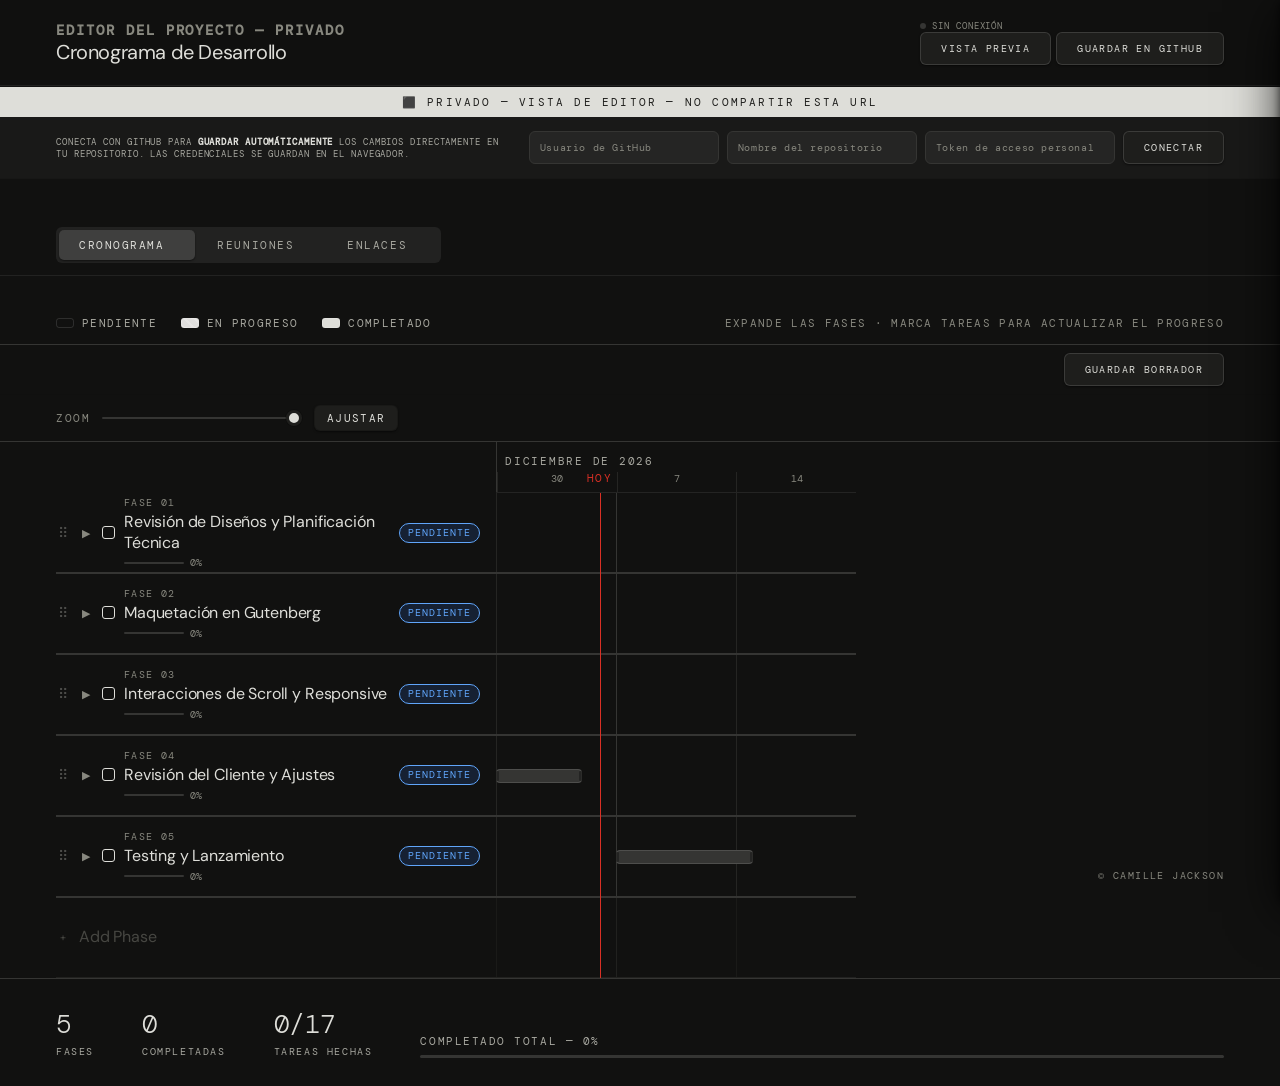
==== commit de086ac7: "Tarifa por hora en el header, pestaña Prototipo y entregable del cliente Co-Authored-By: Claude Opus" ====
--- a/editor/index.html
+++ b/editor/index.html
@@ -327,17 +327,17 @@
 
     <div class="links-field">
       <div class="links-field-header">
-        <label class="em-label">Diseños (Figma)</label>
+        <label class="em-label">Prototipo (entrega del cliente)</label>
         <span class="link-status"><span class="link-status-dot" id="laboisStatusDot"></span><span id="laboisStatusText"></span></span>
       </div>
       <div style="display:flex;gap:8px;align-items:start;flex-direction:column;">
-        <input id="laboisUrlInput" class="em-input" type="url" placeholder="https://… (enlace a los diseños del cliente)" style="width:100%">
+        <input id="laboisUrlInput" class="em-input" type="url" placeholder="https://… (enlace al prototipo / diseños finales)" style="width:100%">
       </div>
     </div>
 
     <div class="links-field">
       <div class="links-field-header">
-        <label class="em-label">Ver prototipo</label>
+        <label class="em-label">Ver Beta</label>
         <span class="link-status"><span class="link-status-dot" id="protoStatusDot"></span><span id="protoStatusText"></span></span>
       </div>
       <input id="protoUrlInput" class="em-input" type="url" placeholder="https://…" style="width:100%">
@@ -751,6 +751,7 @@
 const CLIENT_NAME   = ${JSON.stringify(clientName)};
 const LAST_UPDATED  = ${JSON.stringify(lastUpdated)};
 const LAUNCH_DATE   = ${JSON.stringify(launchDate)};
+const HOURLY_RATE   = ${JSON.stringify(typeof HOURLY_RATE!=='undefined'?HOURLY_RATE:'')};
 const PHASES = ${JSON.stringify(phaseSnap,null,2)};
 
 const YOUR_EMAIL    = ${JSON.stringify(email)};
--- a/style.css
+++ b/style.css
@@ -2960,4 +2960,10 @@
   background: rgba(34, 197, 94, .14);
   color: #15803d;
   border-color: rgba(34, 197, 94, .35);
-}+}
+/* ── HOURLY RATE PILL (header) ─────────────────────────────────────────────── */
+.header-actions { gap: 8px; }
+.header-rate .tab.client-tab { background: var(--white); color: var(--black); box-shadow: var(--sh-xs); }
+.header-rate-label { color: var(--gray-400); margin-right: 8px; }
+[data-theme="dark"] .header-rate .tab.client-tab { background: var(--white); color: var(--black); }
+@media (max-width:640px) { .header-actions { flex-direction: column; align-items: stretch; } }
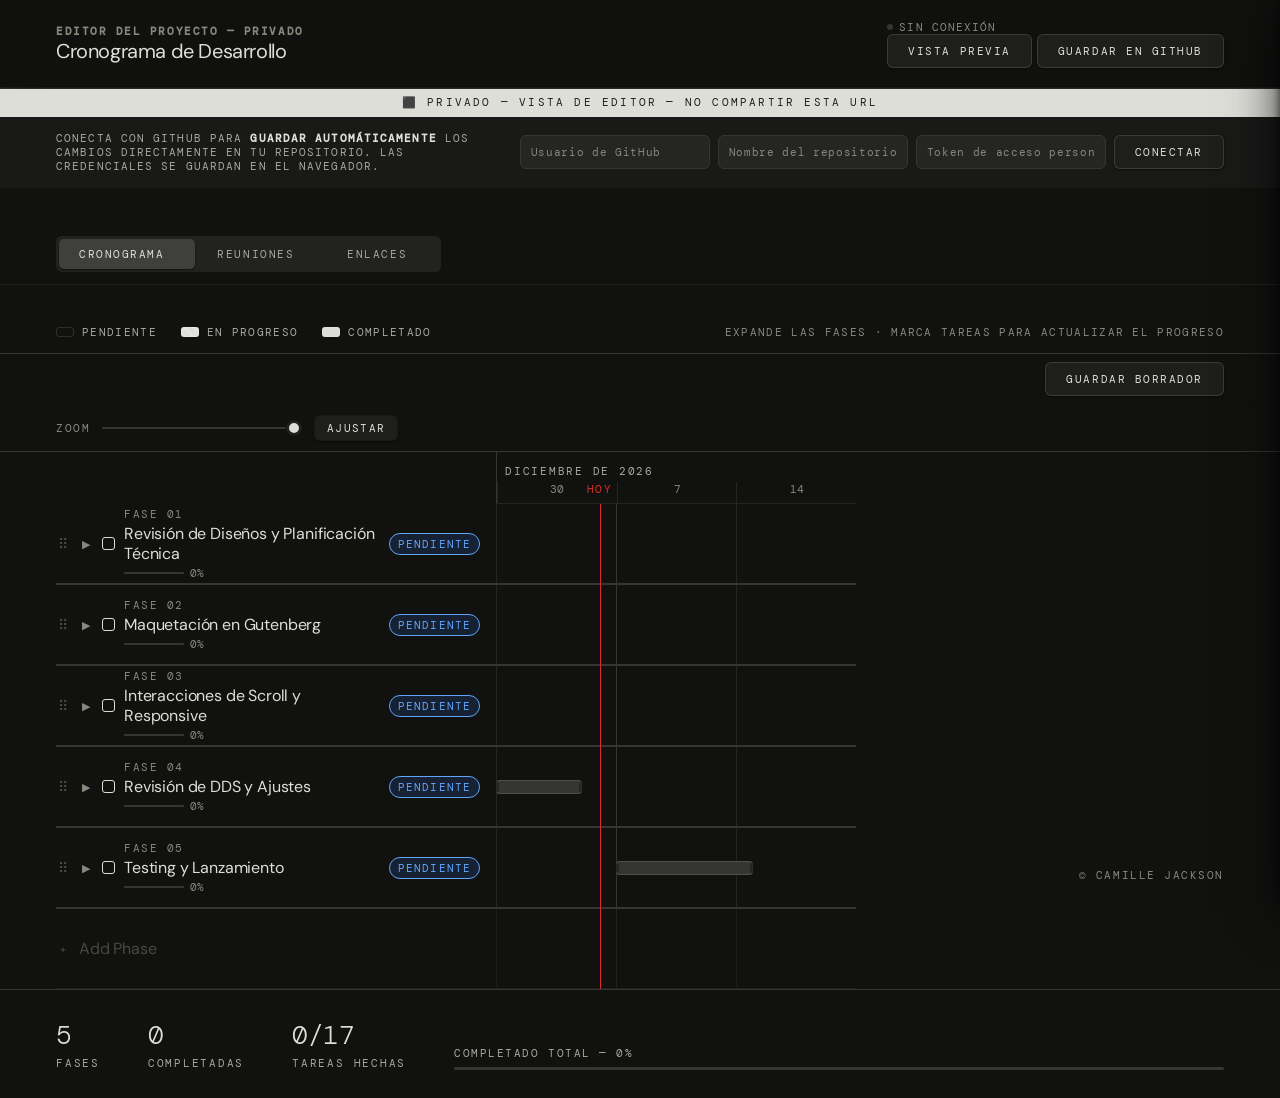
==== commit c30bc404: "Unificar tamaño de la fuente mono a 11px Co-Authored-By: Claude Opus 5.5 <noreply@anthropic.com> Cla" ====
--- a/editor/index.html
+++ b/editor/index.html
@@ -14,13 +14,13 @@
   padding: 14px var(--pad); display: flex; align-items: center; gap: 16px; flex-wrap: wrap;
 }
 .setup-banner p {
-  font-family: var(--font-mono); font-size: 9px; letter-spacing: .1em;
+  font-family: var(--font-mono); font-size: 11px; letter-spacing: .1em;
   text-transform: uppercase; color: var(--gray-600); flex: 1; min-width: 200px;
 }
 .setup-banner p strong { color: var(--black); }
 .setup-fields { display: flex; gap: 8px; flex-wrap: wrap; }
 .setup-input {
-  font-family: var(--font-mono); font-size: 10px; letter-spacing: .06em;
+  font-family: var(--font-mono); font-size: 11px; letter-spacing: .06em;
   padding: 7px 10px; border: 1px solid var(--gray-200); background: var(--white);
   color: var(--black); width: 190px; outline: none;
   transition: border-color .15s, box-shadow .15s; border-radius: var(--r-sm);
@@ -30,7 +30,7 @@
 
 /* ── SAVE STATUS ── */
 .save-status {
-  font-family: var(--font-mono); font-size: 9px; letter-spacing: .1em;
+  font-family: var(--font-mono); font-size: 11px; letter-spacing: .1em;
   text-transform: uppercase; color: var(--gray-400); display: flex; align-items: center; gap: 6px;
 }
 .save-dot { width: 6px; height: 6px; border-radius: 50%; background: var(--gray-200); transition: background .3s; }
@@ -38,7 +38,7 @@
 .save-dot.saved  { background: #16a34a; }
 .save-dot.error  { background: var(--red); }
 .draft-badge {
-  font-family: var(--font-mono); font-size: 9px; letter-spacing: .1em;
+  font-family: var(--font-mono); font-size: 11px; letter-spacing: .1em;
   text-transform: uppercase; background: #f59e0b; color: #fff;
   padding: 3px 8px; border-radius: 4px; display: none;
 }
@@ -47,7 +47,7 @@
 .editor-meetings { padding: 32px var(--pad) 64px; }
 .em-header { display: flex; align-items: center; justify-content: space-between; gap: 10px; margin-bottom: 24px; }
 .em-title  { font-size: 18px; font-weight: 300; letter-spacing: -.01em; }
-.em-hint   { font-family: var(--font-mono); font-size: 9px; color: var(--gray-400); letter-spacing: .08em; margin-top: 4px; }
+.em-hint   { font-family: var(--font-mono); font-size: 11px; color: var(--gray-400); letter-spacing: .08em; margin-top: 4px; }
 .em-del-btn {
   background: rgba(0,0,0,.04); border: none; cursor: pointer; font-size: 18px; border-radius: 50%;
   color: var(--gray-400); padding: 0; width: 28px; height: 28px;
@@ -77,14 +77,14 @@
   display: flex; justify-content: space-between; align-items: flex-start; gap: 10px; flex-shrink: 0;
 }
 #edDockClose { position: absolute; top: 16px; right: 16px; }
-.ed-dock-num   { font-family: var(--font-mono); font-size: 9px; letter-spacing: .2em; text-transform: uppercase; color: var(--gray-400); margin-bottom: 6px; }
+.ed-dock-num   { font-family: var(--font-mono); font-size: 11px; letter-spacing: .2em; text-transform: uppercase; color: var(--gray-400); margin-bottom: 6px; }
 .ed-dock-title { font-size: 18px; font-weight: 300; letter-spacing: -.01em; }
 .ed-dock-body  { flex: 1; overflow-y: auto; -webkit-overflow-scrolling: touch; padding: 24px 28px 48px; }
 .ed-field { display: flex; flex-direction: column; gap: 6px; margin-bottom: 16px; }
 .ed-dates-row  { display: flex; gap: 12px; margin-bottom: 16px; }
 .ed-dates-row .ed-field { flex: 1; margin-bottom: 0; }
 .ed-section-title {
-  font-family: var(--font-mono); font-size: 9px; letter-spacing: .14em;
+  font-family: var(--font-mono); font-size: 11px; letter-spacing: .14em;
   text-transform: uppercase; color: var(--gray-400); padding: 20px 0 10px;
 }
 .ed-task-list { display: flex; flex-direction: column; }
@@ -132,7 +132,7 @@
 }
 .em-meeting-header:hover { background: rgba(0,0,0,.025); }
 .em-meeting-name  { font-size: 14px; font-weight: 400; }
-.em-meeting-meta  { font-family: var(--font-mono); font-size: 9px; color: var(--gray-400); margin-top: 3px; }
+.em-meeting-meta  { font-family: var(--font-mono); font-size: 11px; color: var(--gray-400); margin-top: 3px; }
 .em-meeting-toggle { font-size: 9px; color: var(--gray-400); transition: transform .2s; }
 .em-meeting.open .em-meeting-toggle { transform: rotate(180deg); }
 
@@ -142,7 +142,7 @@
 .em-field { display: flex; flex-direction: column; gap: 6px; }
 .em-field.full  { grid-column: 1 / -1; }
 .em-label {
-  font-family: var(--font-mono); font-size: 8px; letter-spacing: .14em;
+  font-family: var(--font-mono); font-size: 11px; letter-spacing: .14em;
   text-transform: uppercase; color: var(--gray-600);
 }
 .em-input, .em-textarea {
@@ -154,7 +154,7 @@
 .em-textarea { font-family: var(--font-mono); font-size: 11px; line-height: 1.5; min-height: 64px; resize: vertical; }
 .em-dur { display: flex; align-items: center; gap: 8px; }
 .em-dur .em-input { flex: 1; }
-.em-dur span { font-family: var(--font-mono); font-size: 10px; color: var(--gray-600); }
+.em-dur span { font-family: var(--font-mono); font-size: 11px; color: var(--gray-600); }
 
 /* ── ACTION REQUIRED FLAG ── */
 .ed-task-flag { background: none; border: 1px solid var(--gray-200); border-radius: var(--r-sm); cursor: pointer; font-size: 12px; color: var(--gray-400); padding: 0; width: 26px; height: 26px; display: flex; align-items: center; justify-content: center; transition: all .12s; flex-shrink: 0; }
@@ -162,7 +162,7 @@
 .ed-task-flag.active { border-color: #f59e0b; background: #fef3c7; color: #d97706; }
 
 /* ── LINK STATUS (settings view) ── */
-.link-status { display: inline-flex; align-items: center; gap: 5px; font-family: var(--font-mono); font-size: 8px; letter-spacing: .1em; text-transform: uppercase; color: var(--gray-400); }
+.link-status { display: inline-flex; align-items: center; gap: 5px; font-family: var(--font-mono); font-size: 11px; letter-spacing: .1em; text-transform: uppercase; color: var(--gray-400); }
 .link-status-dot { width: 6px; height: 6px; border-radius: 50%; background: var(--gray-300); flex-shrink: 0; }
 .link-status-dot.set { background: #16a34a; }
 .links-section { padding: 32px var(--pad) 64px; max-width: 560px; }
@@ -308,7 +308,7 @@
 <div id="edLinksView" style="display:none">
   <div class="links-section">
     <div style="font-size:18px;font-weight:300;letter-spacing:-.01em;margin-bottom:5px;">Enlaces del proyecto</div>
-    <div style="font-family:var(--font-mono);font-size:9px;color:var(--gray-400);letter-spacing:.08em;margin-bottom:32px;">Se guardan en data.js al pulsar Guardar</div>
+    <div style="font-family:var(--font-mono);font-size:11px;color:var(--gray-400);letter-spacing:.08em;margin-bottom:32px;">Se guardan en data.js al pulsar Guardar</div>
 
     <div class="links-field">
       <div class="links-field-header">
--- a/style.css
+++ b/style.css
@@ -92,7 +92,7 @@
 
 .header-left h1 {
   font-family: var(--font-mono);
-  font-size: 14px;
+  font-size: 11px;
   letter-spacing: .14em;
   text-transform: uppercase;
   color: var(--gray-400);
@@ -132,7 +132,7 @@
   border: 1px solid rgba(0, 0, 0, .08);
   border-radius: 99px;
   font-family: var(--font-mono);
-  font-size: 10px;
+  font-size: 11px;
   letter-spacing: .1em;
   text-transform: uppercase;
   color: var(--gray-600);
@@ -174,7 +174,7 @@
 
 .header-launch-num {
   font-family: var(--font-mono);
-  font-size: 10px;
+  font-size: 11px;
   font-weight: 400;
   color: var(--gray-600);
   line-height: 1;
@@ -182,7 +182,7 @@
 
 .header-launch-label {
   font-family: var(--font-mono);
-  font-size: 10px;
+  font-size: 11px;
   letter-spacing: .1em;
   text-transform: uppercase;
   color: var(--gray-600);
@@ -207,7 +207,7 @@
 /* ── SHARED BUTTON ─────────────────────────────────────────────────────────── */
 .btn {
   font-family: var(--font-mono);
-  font-size: 10px;
+  font-size: 11px;
   letter-spacing: .14em;
   text-transform: uppercase;
   padding: 9px 20px;
@@ -323,7 +323,7 @@
 /* ── STATUS PILL (phase-level) ─────────────────────────────────────────────── */
 .status-pill {
   font-family: var(--font-mono);
-  font-size: 9.5px;
+  font-size: 11px;
   letter-spacing: .1em;
   text-transform: uppercase;
   padding: 3px 8px;
@@ -436,7 +436,7 @@
 
 .week-cell {
   font-family: var(--font-mono);
-  font-size: 10px;
+  font-size: 11px;
   color: var(--gray-400);
   width: var(--week-w);
   text-align: center;
@@ -583,7 +583,7 @@
 
 .phase-num-label {
   font-family: var(--font-mono);
-  font-size: 10px;
+  font-size: 11px;
   letter-spacing: .14em;
   text-transform: uppercase;
   color: var(--gray-400);
@@ -594,7 +594,7 @@
   font-size: 16px;
   font-weight: 400;
   letter-spacing: -.01em;
-  line-height: 1.3;
+  line-height: 1.2em;
   white-space: pre-line;
 }
 
@@ -627,7 +627,7 @@
 
 .phase-pct {
   font-family: var(--font-mono);
-  font-size: 10px;
+  font-size: 11px;
   color: var(--gray-400);
 }
 
@@ -774,7 +774,7 @@
   -webkit-backdrop-filter: blur(8px);
   color: var(--white);
   font-family: var(--font-mono);
-  font-size: 10px;
+  font-size: 11px;
   letter-spacing: .07em;
   padding: 6px 12px;
   pointer-events: none;
@@ -866,7 +866,7 @@
   font-weight: 300;
   color: var(--gray-600);
   white-space: normal;
-  line-height: 1.35;
+  line-height: 1.2em;
   flex: 1;
 }
 
@@ -984,7 +984,7 @@
 
 .ms-dates {
   font-family: var(--font-mono);
-  font-size: 13px;
+  font-size: 11px;
   color: var(--gray-500);
   flex-shrink: 0;
   text-align: right;
@@ -1090,7 +1090,7 @@
   font-weight: 400;
   letter-spacing: -.01em;
   margin-bottom: 5px;
-  line-height: 1.35;
+  line-height: 1.2em;
   padding-right: 64px;
 }
 
@@ -1153,7 +1153,7 @@
 
 .card-task-name {
   flex: 1;
-  line-height: 1.3;
+  line-height: 1.2em;
 }
 
 .card-task-name.done {
@@ -1226,7 +1226,7 @@
 
 .mli-btn {
   font-family: var(--font-mono);
-  font-size: 10px;
+  font-size: 11px;
   letter-spacing: .1em;
   text-transform: uppercase;
   padding: 5px 10px;
@@ -1325,7 +1325,7 @@
   letter-spacing: .12em;
   text-transform: uppercase;
   color: var(--gray-600);
-  line-height: 1.5;
+  line-height: 1.2em;
 }
 
 .meeting-card-title {
@@ -1333,12 +1333,12 @@
   font-weight: 400;
   letter-spacing: -.01em;
   margin-bottom: 6px;
-  line-height: 1.35;
+  line-height: 1.2em;
 }
 
 .meeting-card-time {
   font-family: var(--font-mono);
-  font-size: 10px;
+  font-size: 11px;
   color: var(--gray-600);
   letter-spacing: .04em;
   margin-bottom: 12px;
@@ -1347,7 +1347,7 @@
 .meeting-card-desc {
   font-size: 14px;
   color: var(--gray-600);
-  line-height: 1.55;
+  line-height: 1.2em;
   margin-bottom: 20px;
   flex: 1;
 }
@@ -1398,7 +1398,7 @@
   gap: 14px;
   margin: 12px 0 36px;
   font-family: var(--font-mono);
-  font-size: 10px;
+  font-size: 11px;
   letter-spacing: .18em;
   text-transform: uppercase;
   color: var(--gray-400);
@@ -1511,7 +1511,7 @@
 
 .summary-label {
   font-family: var(--font-mono);
-  font-size: 10px;
+  font-size: 11px;
   letter-spacing: .16em;
   text-transform: uppercase;
   color: var(--gray-600);
@@ -1617,7 +1617,7 @@
   font-size: 22px;
   font-weight: 300;
   letter-spacing: -.02em;
-  line-height: 1.25;
+  line-height: 1.2em;
 }
 
 .dock-dates {
@@ -1682,7 +1682,7 @@
 
 .dock-progress-label {
   font-family: var(--font-mono);
-  font-size: 10px;
+  font-size: 11px;
   letter-spacing: .14em;
   text-transform: uppercase;
   color: var(--gray-600);
@@ -1721,7 +1721,7 @@
 
 .dock-phase-desc {
   font-size: 13px;
-  line-height: 1.6;
+  line-height: 1.2em;
   color: var(--gray-600);
   padding: 14px 0 4px;
   border-bottom: 1px solid var(--gray-100);
@@ -1756,7 +1756,7 @@
 
 .dock-task-name {
   flex: 1;
-  line-height: 1.4;
+  line-height: 1.2em;
 }
 
 .dock-task-name.done {
@@ -1780,7 +1780,7 @@
 /* replaced by .task-pill */
 .task-read-btn {
   font-family: var(--font-mono);
-  font-size: 10px;
+  font-size: 11px;
   letter-spacing: .1em;
   text-transform: uppercase;
   padding: 3px 9px;
@@ -1806,7 +1806,7 @@
   background: var(--gray-50);
   border-radius: var(--r-sm);
   font-size: 14px;
-  line-height: 1.65;
+  line-height: 1.2em;
   color: var(--gray-600);
   margin-top: -4px;
 }
@@ -1817,7 +1817,7 @@
 
 .task-action-badge {
   font-family: var(--font-mono);
-  font-size: 10px;
+  font-size: 11px;
   letter-spacing: .08em;
   text-transform: uppercase;
   padding: 3px 9px;
@@ -1831,7 +1831,7 @@
 
 .task-due-date {
   font-family: var(--font-mono);
-  font-size: 13px;
+  font-size: 11px;
   letter-spacing: -.01em;
   color: var(--black);
   font-weight: 500;
@@ -1870,20 +1870,22 @@
 .dock-deliverable-name {
   font-size: 15px;
   font-weight: 400;
-  line-height: 1.3;
+  line-height: 1.2em;
 }
 
 .dock-deliverable-due {
   font-family: var(--font-mono);
-  font-size: 13px;
-  letter-spacing: -.01em;
-  color: var(--black);
-  font-weight: 500;
+  font-size: 11px;
+  letter-spacing: .14em;
+  text-transform: uppercase;
+  color: var(--gray-600);
+  white-space: nowrap;
+  flex-shrink: 0;
 }
 
 .dock-deliverable-desc {
   font-size: 14px;
-  line-height: 1.65;
+  line-height: 1.2em;
   color: var(--gray-600);
 }
 
@@ -1895,7 +1897,7 @@
 
 .dock-deliverable-pending {
   font-family: var(--font-mono);
-  font-size: 10px;
+  font-size: 11px;
   letter-spacing: .08em;
   text-transform: uppercase;
   color: var(--gray-400);
@@ -1920,7 +1922,7 @@
 
 .task-feedback-btn {
   font-family: var(--font-mono);
-  font-size: 10px;
+  font-size: 11px;
   letter-spacing: .1em;
   text-transform: uppercase;
   padding: 3px 9px;
@@ -2005,7 +2007,7 @@
 .dock-mc-desc {
   font-size: 14px;
   color: var(--gray-600);
-  line-height: 1.5;
+  line-height: 1.2em;
   margin-bottom: 10px;
 }
 
@@ -2153,7 +2155,7 @@
   min-height: 80px;
   font-family: var(--font-mono);
   font-size: 11px;
-  line-height: 1.55;
+  line-height: 1.2em;
   resize: vertical;
 }
 
@@ -2225,7 +2227,7 @@
   -webkit-backdrop-filter: blur(10px);
   color: var(--white);
   font-family: var(--font-mono);
-  font-size: 10px;
+  font-size: 11px;
   letter-spacing: .1em;
   padding: 10px 24px;
   opacity: 0;
@@ -2253,7 +2255,7 @@
   border: 1px solid rgba(0, 0, 0, .08);
   border-radius: 99px;
   font-family: var(--font-mono);
-  font-size: 10px;
+  font-size: 11px;
   letter-spacing: .1em;
   text-transform: uppercase;
   color: var(--gray-600);
@@ -2699,7 +2701,7 @@
   bottom: 18px;
   right: var(--pad);
   font-family: var(--font-mono);
-  font-size: 10px;
+  font-size: 11px;
   letter-spacing: .14em;
   text-transform: uppercase;
   color: var(--gray-400);
@@ -2927,7 +2929,7 @@
 ═══════════════════════════════════════════ */
 .ed-status-tag {
   font-family: var(--font-mono);
-  font-size: 10px;
+  font-size: 11px;
   letter-spacing: .1em;
   text-transform: uppercase;
   padding: 5px 10px;
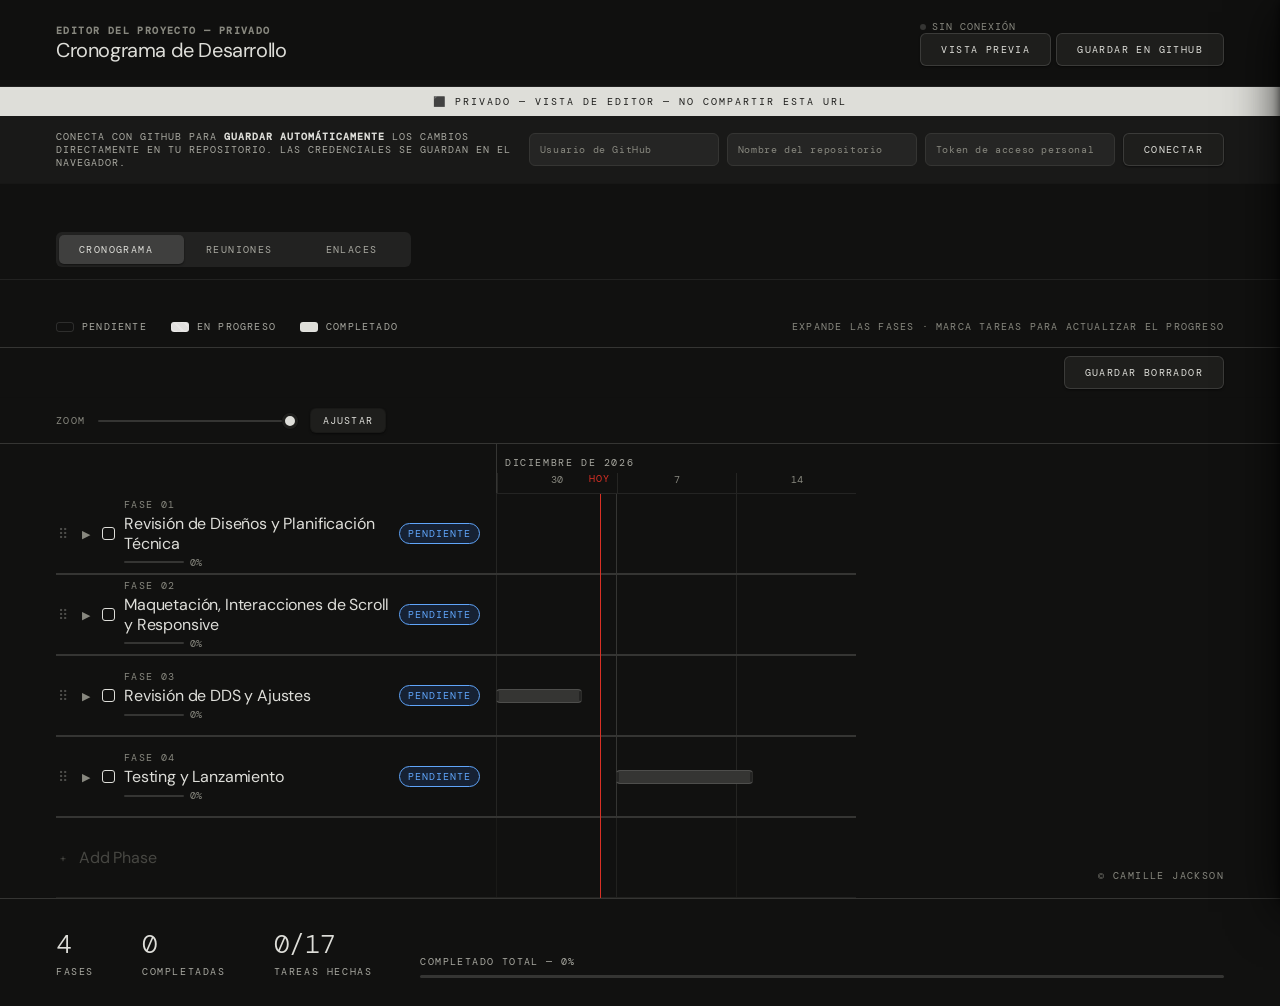
==== commit f72285a5: "Fuente mono a 10px Co-Authored-By: Claude Opus 5.5 <noreply@anthropic.com> Claude-Session: https://c" ====
--- a/editor/index.html
+++ b/editor/index.html
@@ -14,13 +14,13 @@
   padding: 14px var(--pad); display: flex; align-items: center; gap: 16px; flex-wrap: wrap;
 }
 .setup-banner p {
-  font-family: var(--font-mono); font-size: 11px; letter-spacing: .1em;
+  font-family: var(--font-mono); font-size: 10px; letter-spacing: .1em;
   text-transform: uppercase; color: var(--gray-600); flex: 1; min-width: 200px;
 }
 .setup-banner p strong { color: var(--black); }
 .setup-fields { display: flex; gap: 8px; flex-wrap: wrap; }
 .setup-input {
-  font-family: var(--font-mono); font-size: 11px; letter-spacing: .06em;
+  font-family: var(--font-mono); font-size: 10px; letter-spacing: .06em;
   padding: 7px 10px; border: 1px solid var(--gray-200); background: var(--white);
   color: var(--black); width: 190px; outline: none;
   transition: border-color .15s, box-shadow .15s; border-radius: var(--r-sm);
@@ -30,7 +30,7 @@
 
 /* ── SAVE STATUS ── */
 .save-status {
-  font-family: var(--font-mono); font-size: 11px; letter-spacing: .1em;
+  font-family: var(--font-mono); font-size: 10px; letter-spacing: .1em;
   text-transform: uppercase; color: var(--gray-400); display: flex; align-items: center; gap: 6px;
 }
 .save-dot { width: 6px; height: 6px; border-radius: 50%; background: var(--gray-200); transition: background .3s; }
@@ -38,7 +38,7 @@
 .save-dot.saved  { background: #16a34a; }
 .save-dot.error  { background: var(--red); }
 .draft-badge {
-  font-family: var(--font-mono); font-size: 11px; letter-spacing: .1em;
+  font-family: var(--font-mono); font-size: 10px; letter-spacing: .1em;
   text-transform: uppercase; background: #f59e0b; color: #fff;
   padding: 3px 8px; border-radius: 4px; display: none;
 }
@@ -47,7 +47,7 @@
 .editor-meetings { padding: 32px var(--pad) 64px; }
 .em-header { display: flex; align-items: center; justify-content: space-between; gap: 10px; margin-bottom: 24px; }
 .em-title  { font-size: 18px; font-weight: 300; letter-spacing: -.01em; }
-.em-hint   { font-family: var(--font-mono); font-size: 11px; color: var(--gray-400); letter-spacing: .08em; margin-top: 4px; }
+.em-hint   { font-family: var(--font-mono); font-size: 10px; color: var(--gray-400); letter-spacing: .08em; margin-top: 4px; }
 .em-del-btn {
   background: rgba(0,0,0,.04); border: none; cursor: pointer; font-size: 18px; border-radius: 50%;
   color: var(--gray-400); padding: 0; width: 28px; height: 28px;
@@ -77,21 +77,21 @@
   display: flex; justify-content: space-between; align-items: flex-start; gap: 10px; flex-shrink: 0;
 }
 #edDockClose { position: absolute; top: 16px; right: 16px; }
-.ed-dock-num   { font-family: var(--font-mono); font-size: 11px; letter-spacing: .2em; text-transform: uppercase; color: var(--gray-400); margin-bottom: 6px; }
+.ed-dock-num   { font-family: var(--font-mono); font-size: 10px; letter-spacing: .2em; text-transform: uppercase; color: var(--gray-400); margin-bottom: 6px; }
 .ed-dock-title { font-size: 18px; font-weight: 300; letter-spacing: -.01em; }
 .ed-dock-body  { flex: 1; overflow-y: auto; -webkit-overflow-scrolling: touch; padding: 24px 28px 48px; }
 .ed-field { display: flex; flex-direction: column; gap: 6px; margin-bottom: 16px; }
 .ed-dates-row  { display: flex; gap: 12px; margin-bottom: 16px; }
 .ed-dates-row .ed-field { flex: 1; margin-bottom: 0; }
 .ed-section-title {
-  font-family: var(--font-mono); font-size: 11px; letter-spacing: .14em;
+  font-family: var(--font-mono); font-size: 10px; letter-spacing: .14em;
   text-transform: uppercase; color: var(--gray-400); padding: 20px 0 10px;
 }
 .ed-task-list { display: flex; flex-direction: column; }
 .ed-task-group { border-bottom: 1px solid var(--gray-100); padding-bottom: 10px; margin-bottom: 2px; }
 .ed-task-group:last-child { border-bottom: none; margin-bottom: 0; }
 .ed-task-row  { display: flex; align-items: center; gap: 8px; padding: 8px 0 4px; }
-.ed-task-desc { font-family: var(--font-mono); font-size: 11px; line-height: 1.5; min-height: 40px; resize: vertical; margin-left: 34px; width: calc(100% - 34px); }
+.ed-task-desc { font-family: var(--font-mono); font-size: 10px; line-height: 1.5; min-height: 40px; resize: vertical; margin-left: 34px; width: calc(100% - 34px); }
 .ed-task-status-btn {
   width: 20px; height: 20px; border-radius: 50%; flex-shrink: 0;
   border: 1.5px solid var(--gray-400); background: transparent;
@@ -132,7 +132,7 @@
 }
 .em-meeting-header:hover { background: rgba(0,0,0,.025); }
 .em-meeting-name  { font-size: 14px; font-weight: 400; }
-.em-meeting-meta  { font-family: var(--font-mono); font-size: 11px; color: var(--gray-400); margin-top: 3px; }
+.em-meeting-meta  { font-family: var(--font-mono); font-size: 10px; color: var(--gray-400); margin-top: 3px; }
 .em-meeting-toggle { font-size: 9px; color: var(--gray-400); transition: transform .2s; }
 .em-meeting.open .em-meeting-toggle { transform: rotate(180deg); }
 
@@ -142,7 +142,7 @@
 .em-field { display: flex; flex-direction: column; gap: 6px; }
 .em-field.full  { grid-column: 1 / -1; }
 .em-label {
-  font-family: var(--font-mono); font-size: 11px; letter-spacing: .14em;
+  font-family: var(--font-mono); font-size: 10px; letter-spacing: .14em;
   text-transform: uppercase; color: var(--gray-600);
 }
 .em-input, .em-textarea {
@@ -151,10 +151,10 @@
   outline: none; transition: border-color .15s, box-shadow .15s; border-radius: var(--r-sm);
 }
 .em-input:focus, .em-textarea:focus { border-color: var(--black); box-shadow: 0 0 0 3px rgba(0,0,0,.06); }
-.em-textarea { font-family: var(--font-mono); font-size: 11px; line-height: 1.5; min-height: 64px; resize: vertical; }
+.em-textarea { font-family: var(--font-mono); font-size: 10px; line-height: 1.5; min-height: 64px; resize: vertical; }
 .em-dur { display: flex; align-items: center; gap: 8px; }
 .em-dur .em-input { flex: 1; }
-.em-dur span { font-family: var(--font-mono); font-size: 11px; color: var(--gray-600); }
+.em-dur span { font-family: var(--font-mono); font-size: 10px; color: var(--gray-600); }
 
 /* ── ACTION REQUIRED FLAG ── */
 .ed-task-flag { background: none; border: 1px solid var(--gray-200); border-radius: var(--r-sm); cursor: pointer; font-size: 12px; color: var(--gray-400); padding: 0; width: 26px; height: 26px; display: flex; align-items: center; justify-content: center; transition: all .12s; flex-shrink: 0; }
@@ -162,7 +162,7 @@
 .ed-task-flag.active { border-color: #f59e0b; background: #fef3c7; color: #d97706; }
 
 /* ── LINK STATUS (settings view) ── */
-.link-status { display: inline-flex; align-items: center; gap: 5px; font-family: var(--font-mono); font-size: 11px; letter-spacing: .1em; text-transform: uppercase; color: var(--gray-400); }
+.link-status { display: inline-flex; align-items: center; gap: 5px; font-family: var(--font-mono); font-size: 10px; letter-spacing: .1em; text-transform: uppercase; color: var(--gray-400); }
 .link-status-dot { width: 6px; height: 6px; border-radius: 50%; background: var(--gray-300); flex-shrink: 0; }
 .link-status-dot.set { background: #16a34a; }
 .links-section { padding: 32px var(--pad) 64px; max-width: 560px; }
@@ -308,7 +308,7 @@
 <div id="edLinksView" style="display:none">
   <div class="links-section">
     <div style="font-size:18px;font-weight:300;letter-spacing:-.01em;margin-bottom:5px;">Enlaces del proyecto</div>
-    <div style="font-family:var(--font-mono);font-size:11px;color:var(--gray-400);letter-spacing:.08em;margin-bottom:32px;">Se guardan en data.js al pulsar Guardar</div>
+    <div style="font-family:var(--font-mono);font-size:10px;color:var(--gray-400);letter-spacing:.08em;margin-bottom:32px;">Se guardan en data.js al pulsar Guardar</div>
 
     <div class="links-field">
       <div class="links-field-header">
--- a/style.css
+++ b/style.css
@@ -55,7 +55,7 @@
   background: var(--black);
   color: var(--white);
   font-family: var(--font-mono);
-  font-size: 11px;
+  font-size: 10px;
   letter-spacing: .2em;
   text-transform: uppercase;
   text-align: center;
@@ -92,7 +92,7 @@
 
 .header-left h1 {
   font-family: var(--font-mono);
-  font-size: 11px;
+  font-size: 10px;
   letter-spacing: .14em;
   text-transform: uppercase;
   color: var(--gray-400);
@@ -101,7 +101,7 @@
 
 .header-client {
   font-family: var(--font-mono);
-  font-size: 11px;
+  font-size: 10px;
   letter-spacing: .08em;
   text-transform: uppercase;
   color: var(--gray-500);
@@ -132,7 +132,7 @@
   border: 1px solid rgba(0, 0, 0, .08);
   border-radius: 99px;
   font-family: var(--font-mono);
-  font-size: 11px;
+  font-size: 10px;
   letter-spacing: .1em;
   text-transform: uppercase;
   color: var(--gray-600);
@@ -174,7 +174,7 @@
 
 .header-launch-num {
   font-family: var(--font-mono);
-  font-size: 11px;
+  font-size: 10px;
   font-weight: 400;
   color: var(--gray-600);
   line-height: 1;
@@ -182,7 +182,7 @@
 
 .header-launch-label {
   font-family: var(--font-mono);
-  font-size: 11px;
+  font-size: 10px;
   letter-spacing: .1em;
   text-transform: uppercase;
   color: var(--gray-600);
@@ -207,7 +207,7 @@
 /* ── SHARED BUTTON ─────────────────────────────────────────────────────────── */
 .btn {
   font-family: var(--font-mono);
-  font-size: 11px;
+  font-size: 10px;
   letter-spacing: .14em;
   text-transform: uppercase;
   padding: 9px 20px;
@@ -248,7 +248,7 @@
 
 .tab {
   font-family: var(--font-mono);
-  font-size: 11px;
+  font-size: 10px;
   letter-spacing: .14em;
   text-transform: uppercase;
   padding: 8px 20px;
@@ -282,7 +282,7 @@
   padding: 14px var(--pad);
   border-bottom: 1px solid var(--gray-200);
   font-family: var(--font-mono);
-  font-size: 11px;
+  font-size: 10px;
   letter-spacing: .12em;
   text-transform: uppercase;
   color: var(--gray-600);
@@ -323,7 +323,7 @@
 /* ── STATUS PILL (phase-level) ─────────────────────────────────────────────── */
 .status-pill {
   font-family: var(--font-mono);
-  font-size: 11px;
+  font-size: 10px;
   letter-spacing: .1em;
   text-transform: uppercase;
   padding: 3px 8px;
@@ -350,7 +350,7 @@
 /* ── TASK PILL (task-level, colored by status) ─────────────────────────────── */
 .task-pill {
   font-family: var(--font-mono);
-  font-size: 11px;
+  font-size: 10px;
   letter-spacing: .1em;
   text-transform: uppercase;
   padding: 3px 8px;
@@ -423,7 +423,7 @@
 
 .month-label {
   font-family: var(--font-mono);
-  font-size: 11px;
+  font-size: 10px;
   letter-spacing: .16em;
   text-transform: uppercase;
   color: var(--gray-600);
@@ -436,7 +436,7 @@
 
 .week-cell {
   font-family: var(--font-mono);
-  font-size: 11px;
+  font-size: 10px;
   color: var(--gray-400);
   width: var(--week-w);
   text-align: center;
@@ -583,7 +583,7 @@
 
 .phase-num-label {
   font-family: var(--font-mono);
-  font-size: 11px;
+  font-size: 10px;
   letter-spacing: .14em;
   text-transform: uppercase;
   color: var(--gray-400);
@@ -627,7 +627,7 @@
 
 .phase-pct {
   font-family: var(--font-mono);
-  font-size: 11px;
+  font-size: 10px;
   color: var(--gray-400);
 }
 
@@ -759,7 +759,7 @@
   top: -22px;
   transform: translateX(-50%);
   font-family: var(--font-mono);
-  font-size: 11px;
+  font-size: 10px;
   letter-spacing: .12em;
   text-transform: uppercase;
   color: var(--red);
@@ -774,7 +774,7 @@
   -webkit-backdrop-filter: blur(8px);
   color: var(--white);
   font-family: var(--font-mono);
-  font-size: 11px;
+  font-size: 10px;
   letter-spacing: .07em;
   padding: 6px 12px;
   pointer-events: none;
@@ -984,7 +984,7 @@
 
 .ms-dates {
   font-family: var(--font-mono);
-  font-size: 11px;
+  font-size: 10px;
   color: var(--gray-500);
   flex-shrink: 0;
   text-align: right;
@@ -1015,7 +1015,7 @@
 
 .ms-pct {
   font-family: var(--font-mono);
-  font-size: 11px;
+  font-size: 10px;
   color: var(--gray-400);
 }
 
@@ -1078,7 +1078,7 @@
 
 .card-num {
   font-family: var(--font-mono);
-  font-size: 11px;
+  font-size: 10px;
   letter-spacing: .2em;
   text-transform: uppercase;
   color: var(--gray-400);
@@ -1096,7 +1096,7 @@
 
 .card-dates {
   font-family: var(--font-mono);
-  font-size: 11px;
+  font-size: 10px;
   color: var(--gray-400);
   margin-bottom: 22px;
   letter-spacing: .04em;
@@ -1125,7 +1125,7 @@
 
 .card-pct-label {
   font-family: var(--font-mono);
-  font-size: 11px;
+  font-size: 10px;
   font-weight: 500;
   min-width: 36px;
   text-align: right;
@@ -1226,7 +1226,7 @@
 
 .mli-btn {
   font-family: var(--font-mono);
-  font-size: 11px;
+  font-size: 10px;
   letter-spacing: .1em;
   text-transform: uppercase;
   padding: 5px 10px;
@@ -1262,7 +1262,7 @@
 
 .cal-month-heading {
   font-family: var(--font-mono);
-  font-size: 11px;
+  font-size: 10px;
   letter-spacing: .2em;
   text-transform: uppercase;
   color: var(--gray-400);
@@ -1321,7 +1321,7 @@
 
 .meeting-card-date-label {
   font-family: var(--font-mono);
-  font-size: 11px;
+  font-size: 10px;
   letter-spacing: .12em;
   text-transform: uppercase;
   color: var(--gray-600);
@@ -1338,7 +1338,7 @@
 
 .meeting-card-time {
   font-family: var(--font-mono);
-  font-size: 11px;
+  font-size: 10px;
   color: var(--gray-600);
   letter-spacing: .04em;
   margin-bottom: 12px;
@@ -1398,7 +1398,7 @@
   gap: 14px;
   margin: 12px 0 36px;
   font-family: var(--font-mono);
-  font-size: 11px;
+  font-size: 10px;
   letter-spacing: .18em;
   text-transform: uppercase;
   color: var(--gray-400);
@@ -1417,7 +1417,7 @@
   display: block;
   width: 100%;
   font-family: var(--font-mono);
-  font-size: 11px;
+  font-size: 10px;
   letter-spacing: .12em;
   text-transform: uppercase;
   padding: 10px 14px;
@@ -1440,7 +1440,7 @@
   display: block;
   width: 100%;
   font-family: var(--font-mono);
-  font-size: 11px;
+  font-size: 10px;
   letter-spacing: .12em;
   text-transform: uppercase;
   padding: 10px 14px;
@@ -1465,7 +1465,7 @@
   display: block;
   width: 100%;
   font-family: var(--font-mono);
-  font-size: 11px;
+  font-size: 10px;
   letter-spacing: .12em;
   text-transform: uppercase;
   padding: 9px 14px;
@@ -1511,7 +1511,7 @@
 
 .summary-label {
   font-family: var(--font-mono);
-  font-size: 11px;
+  font-size: 10px;
   letter-spacing: .16em;
   text-transform: uppercase;
   color: var(--gray-600);
@@ -1542,7 +1542,7 @@
 
 .progress-label {
   font-family: var(--font-mono);
-  font-size: 11px;
+  font-size: 10px;
   letter-spacing: .14em;
   text-transform: uppercase;
   color: var(--gray-600);
@@ -1606,7 +1606,7 @@
 
 .dock-phase-num {
   font-family: var(--font-mono);
-  font-size: 11px;
+  font-size: 10px;
   letter-spacing: .2em;
   text-transform: uppercase;
   color: var(--gray-400);
@@ -1622,7 +1622,7 @@
 
 .dock-dates {
   font-family: var(--font-mono);
-  font-size: 11px;
+  font-size: 10px;
   letter-spacing: .12em;
   text-transform: uppercase;
   color: var(--gray-600);
@@ -1682,7 +1682,7 @@
 
 .dock-progress-label {
   font-family: var(--font-mono);
-  font-size: 11px;
+  font-size: 10px;
   letter-spacing: .14em;
   text-transform: uppercase;
   color: var(--gray-600);
@@ -1713,7 +1713,7 @@
 
 .dock-status-label {
   font-family: var(--font-mono);
-  font-size: 11px;
+  font-size: 10px;
   letter-spacing: .12em;
   text-transform: uppercase;
   color: var(--gray-600);
@@ -1729,7 +1729,7 @@
 
 .dock-section-title {
   font-family: var(--font-mono);
-  font-size: 11px;
+  font-size: 10px;
   letter-spacing: .14em;
   text-transform: uppercase;
   color: var(--gray-400);
@@ -1780,7 +1780,7 @@
 /* replaced by .task-pill */
 .task-read-btn {
   font-family: var(--font-mono);
-  font-size: 11px;
+  font-size: 10px;
   letter-spacing: .1em;
   text-transform: uppercase;
   padding: 3px 9px;
@@ -1817,7 +1817,7 @@
 
 .task-action-badge {
   font-family: var(--font-mono);
-  font-size: 11px;
+  font-size: 10px;
   letter-spacing: .08em;
   text-transform: uppercase;
   padding: 3px 9px;
@@ -1831,7 +1831,7 @@
 
 .task-due-date {
   font-family: var(--font-mono);
-  font-size: 11px;
+  font-size: 10px;
   letter-spacing: -.01em;
   color: var(--black);
   font-weight: 500;
@@ -1843,7 +1843,7 @@
 .dock-deliverables-header {
   list-style: none;
   font-family: var(--font-mono);
-  font-size: 11px;
+  font-size: 10px;
   letter-spacing: .14em;
   text-transform: uppercase;
   color: var(--gray-400);
@@ -1875,7 +1875,7 @@
 
 .dock-deliverable-due {
   font-family: var(--font-mono);
-  font-size: 11px;
+  font-size: 10px;
   letter-spacing: .14em;
   text-transform: uppercase;
   color: var(--gray-600);
@@ -1897,7 +1897,7 @@
 
 .dock-deliverable-pending {
   font-family: var(--font-mono);
-  font-size: 11px;
+  font-size: 10px;
   letter-spacing: .08em;
   text-transform: uppercase;
   color: var(--gray-400);
@@ -1922,7 +1922,7 @@
 
 .task-feedback-btn {
   font-family: var(--font-mono);
-  font-size: 11px;
+  font-size: 10px;
   letter-spacing: .1em;
   text-transform: uppercase;
   padding: 3px 9px;
@@ -1981,7 +1981,7 @@
 
 .dock-mc-month {
   font-family: var(--font-mono);
-  font-size: 11px;
+  font-size: 10px;
   letter-spacing: .1em;
   text-transform: uppercase;
   color: var(--gray-500);
@@ -1998,7 +1998,7 @@
 
 .dock-mc-meta {
   font-family: var(--font-mono);
-  font-size: 11px;
+  font-size: 10px;
   letter-spacing: .08em;
   color: var(--gray-600);
   margin-bottom: 8px;
@@ -2086,7 +2086,7 @@
 
 .cr-subtitle {
   font-family: var(--font-mono);
-  font-size: 11px;
+  font-size: 10px;
   color: var(--gray-600);
   letter-spacing: .08em;
   margin-top: 5px;
@@ -2123,7 +2123,7 @@
 
 .cr-label {
   font-family: var(--font-mono);
-  font-size: 11px;
+  font-size: 10px;
   letter-spacing: .12em;
   text-transform: uppercase;
   color: var(--gray-600);
@@ -2154,7 +2154,7 @@
 .cr-textarea {
   min-height: 80px;
   font-family: var(--font-mono);
-  font-size: 11px;
+  font-size: 10px;
   line-height: 1.2em;
   resize: vertical;
 }
@@ -2177,7 +2177,7 @@
 
 .cr-cancel {
   font-family: var(--font-mono);
-  font-size: 11px;
+  font-size: 10px;
   letter-spacing: .1em;
   text-transform: uppercase;
   padding: 9px 18px;
@@ -2197,7 +2197,7 @@
 
 .cr-send {
   font-family: var(--font-mono);
-  font-size: 11px;
+  font-size: 10px;
   letter-spacing: .1em;
   text-transform: uppercase;
   padding: 9px 18px;
@@ -2227,7 +2227,7 @@
   -webkit-backdrop-filter: blur(10px);
   color: var(--white);
   font-family: var(--font-mono);
-  font-size: 11px;
+  font-size: 10px;
   letter-spacing: .1em;
   padding: 10px 24px;
   opacity: 0;
@@ -2255,7 +2255,7 @@
   border: 1px solid rgba(0, 0, 0, .08);
   border-radius: 99px;
   font-family: var(--font-mono);
-  font-size: 11px;
+  font-size: 10px;
   letter-spacing: .1em;
   text-transform: uppercase;
   color: var(--gray-600);
@@ -2629,7 +2629,7 @@
 
 .zoom-label {
   font-family: var(--font-mono);
-  font-size: 11px;
+  font-size: 10px;
   letter-spacing: .14em;
   text-transform: uppercase;
   color: var(--gray-400);
@@ -2672,7 +2672,7 @@
 
 .zoom-fit {
   font-family: var(--font-mono);
-  font-size: 11px;
+  font-size: 10px;
   letter-spacing: .12em;
   text-transform: uppercase;
   padding: 5px 12px;
@@ -2701,7 +2701,7 @@
   bottom: 18px;
   right: var(--pad);
   font-family: var(--font-mono);
-  font-size: 11px;
+  font-size: 10px;
   letter-spacing: .14em;
   text-transform: uppercase;
   color: var(--gray-400);
@@ -2724,7 +2724,7 @@
 
 .quick-link-pill {
   font-family: var(--font-mono);
-  font-size: 11px;
+  font-size: 10px;
   letter-spacing: .1em;
   text-transform: uppercase;
   padding: 8px 14px;
@@ -2929,7 +2929,7 @@
 ═══════════════════════════════════════════ */
 .ed-status-tag {
   font-family: var(--font-mono);
-  font-size: 11px;
+  font-size: 10px;
   letter-spacing: .1em;
   text-transform: uppercase;
   padding: 5px 10px;
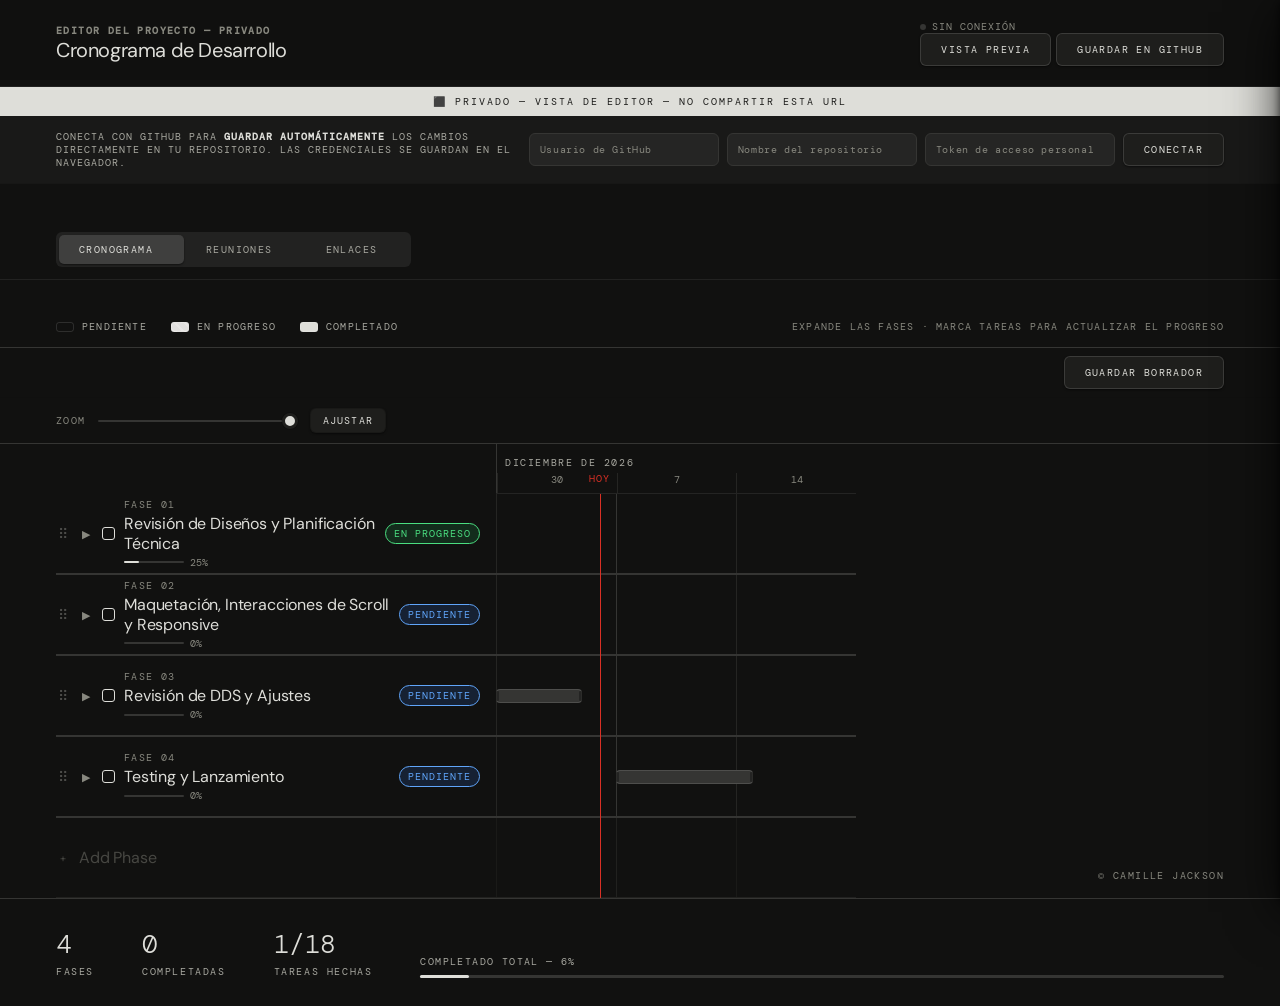
==== commit bc3e2847: "Nuevo estado Completado; kickoff como completado Co-Authored-By: Claude Opus 5.5 <noreply@anthropic." ====
--- a/editor/index.html
+++ b/editor/index.html
@@ -226,7 +226,7 @@
 .task-pill { background: var(--gray-100) !important; border-color: rgba(255,255,255,.08) !important; }
 .task-pill.in-progress { background: rgba(234,179,8,.2) !important; color: #fbbf24 !important; border-color: rgba(234,179,8,.3) !important; }
 .task-pill.in-review   { background: rgba(59,130,246,.18) !important; color: #93c5fd !important; border-color: rgba(59,130,246,.3) !important; }
-.task-pill.approved    { background: rgba(34,197,94,.18) !important; color: #86efac !important; border-color: rgba(34,197,94,.3) !important; }
+.task-pill.approved, .task-pill.completed { background: rgba(34,197,94,.18) !important; color: #86efac !important; border-color: rgba(34,197,94,.3) !important; }
 .save-status { color: var(--gray-400) !important; }
 @media (max-width: 640px) {
   header { flex-direction: column; align-items: flex-start; gap: 10px; }
@@ -459,6 +459,7 @@
       {v:'in-progress',l:'En progreso'},
       {v:'in-review',  l:'En revisión'},
       {v:'approved',   l:'Aprobado'},
+      {v:'completed',  l:'Completado'},
     ];
 
     function renderTaskList(){
@@ -470,7 +471,7 @@
         const curStatus=t.status||(t.done?'approved':t.inProgress?'in-progress':'todo');
         const sel=document.createElement('select'); sel.className='ed-status-tag'; sel.dataset.status=curStatus;
         STATUS_OPTS.forEach(({v,l})=>{ const o=document.createElement('option'); o.value=v; o.textContent=l; if(v===curStatus)o.selected=true; sel.appendChild(o); });
-        sel.addEventListener('change',()=>{ sel.dataset.status=sel.value; t.status=sel.value; t.done=sel.value==='approved'; t.inProgress=sel.value==='in-progress'; buildGantt(phases,{editable:true,onPhaseClick:openPhaseEditor,onAddPhase:addPhase}); renderSummary(phases); });
+        sel.addEventListener('change',()=>{ sel.dataset.status=sel.value; t.status=sel.value; t.done=(sel.value==='approved'||sel.value==='completed'); t.inProgress=sel.value==='in-progress'; buildGantt(phases,{editable:true,onPhaseClick:openPhaseEditor,onAddPhase:addPhase}); renderSummary(phases); });
         const ni=document.createElement('input'); ni.className='em-input'; ni.type='text'; ni.value=t.name; ni.style.flex='1';
         ni.addEventListener('input',()=>{ t.name=ni.value; });
         const flagBtn=document.createElement('button'); flagBtn.className='ed-task-flag'+(t.clientInput?' active':''); flagBtn.title='Requiere acción del cliente'; flagBtn.textContent='⚑';
--- a/style.css
+++ b/style.css
@@ -376,7 +376,8 @@
   border-color: rgba(59, 130, 246, .3);
 }
 
-.task-pill.approved {
+.task-pill.approved,
+.task-pill.completed {
   background: rgba(34, 197, 94, .14);
   color: #15803d;
   border-color: rgba(34, 197, 94, .35);
@@ -1720,8 +1721,8 @@
 }
 
 .dock-phase-desc {
-  font-size: 13px;
-  line-height: 1.2em;
+  font-size: 14px;
+  line-height: 1.4em;
   color: var(--gray-600);
   padding: 14px 0 4px;
   border-bottom: 1px solid var(--gray-100);
@@ -1806,7 +1807,7 @@
   background: var(--gray-50);
   border-radius: var(--r-sm);
   font-size: 14px;
-  line-height: 1.2em;
+  line-height: 1.4em;
   color: var(--gray-600);
   margin-top: -4px;
 }
@@ -1867,6 +1868,30 @@
   margin-bottom: 0;
 }
 
+/* fila: contenido a la izquierda, miniatura PDF a la derecha */
+.dock-deliverable-row {
+  display: flex;
+  align-items: flex-start;
+  gap: 10px;
+}
+
+/* columna de contenido: título, descripción y estado — edita el gap aquí */
+.dock-deliverable-content {
+  flex: 1;
+  min-width: 0;
+  display: flex;
+  flex-direction: column;
+  gap: 8px;
+}
+
+/* cabecera: nombre del entregable + "Entrega prevista" */
+.dock-deliverable-head {
+  display: flex;
+  align-items: flex-start;
+  justify-content: space-between;
+  gap: 8px;
+}
+
 .dock-deliverable-name {
   font-size: 15px;
   font-weight: 400;
@@ -1885,7 +1910,7 @@
 
 .dock-deliverable-desc {
   font-size: 14px;
-  line-height: 1.2em;
+  line-height: 1.4em;
   color: var(--gray-600);
 }
 
@@ -2958,7 +2983,8 @@
   border-color: rgba(59, 130, 246, .3);
 }
 
-.ed-status-tag[data-status="approved"] {
+.ed-status-tag[data-status="approved"],
+.ed-status-tag[data-status="completed"] {
   background: rgba(34, 197, 94, .14);
   color: #15803d;
   border-color: rgba(34, 197, 94, .35);
